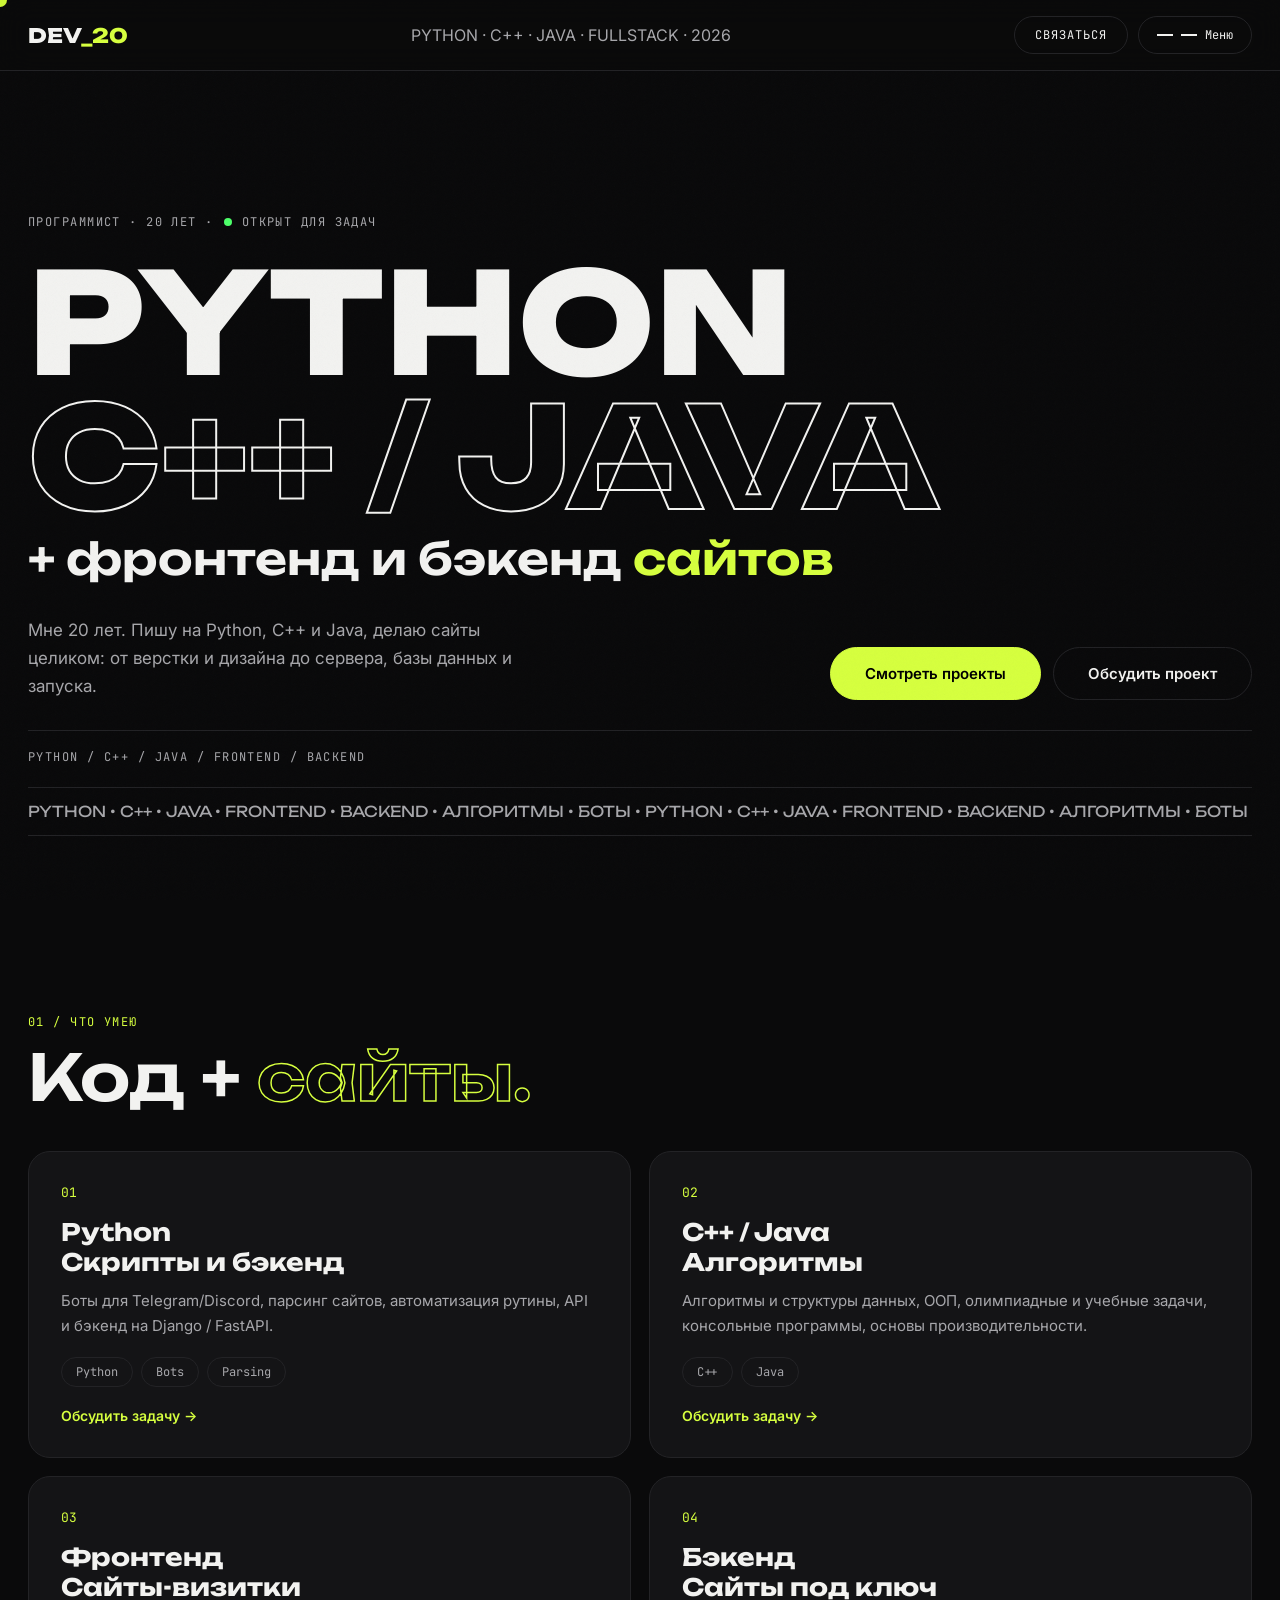
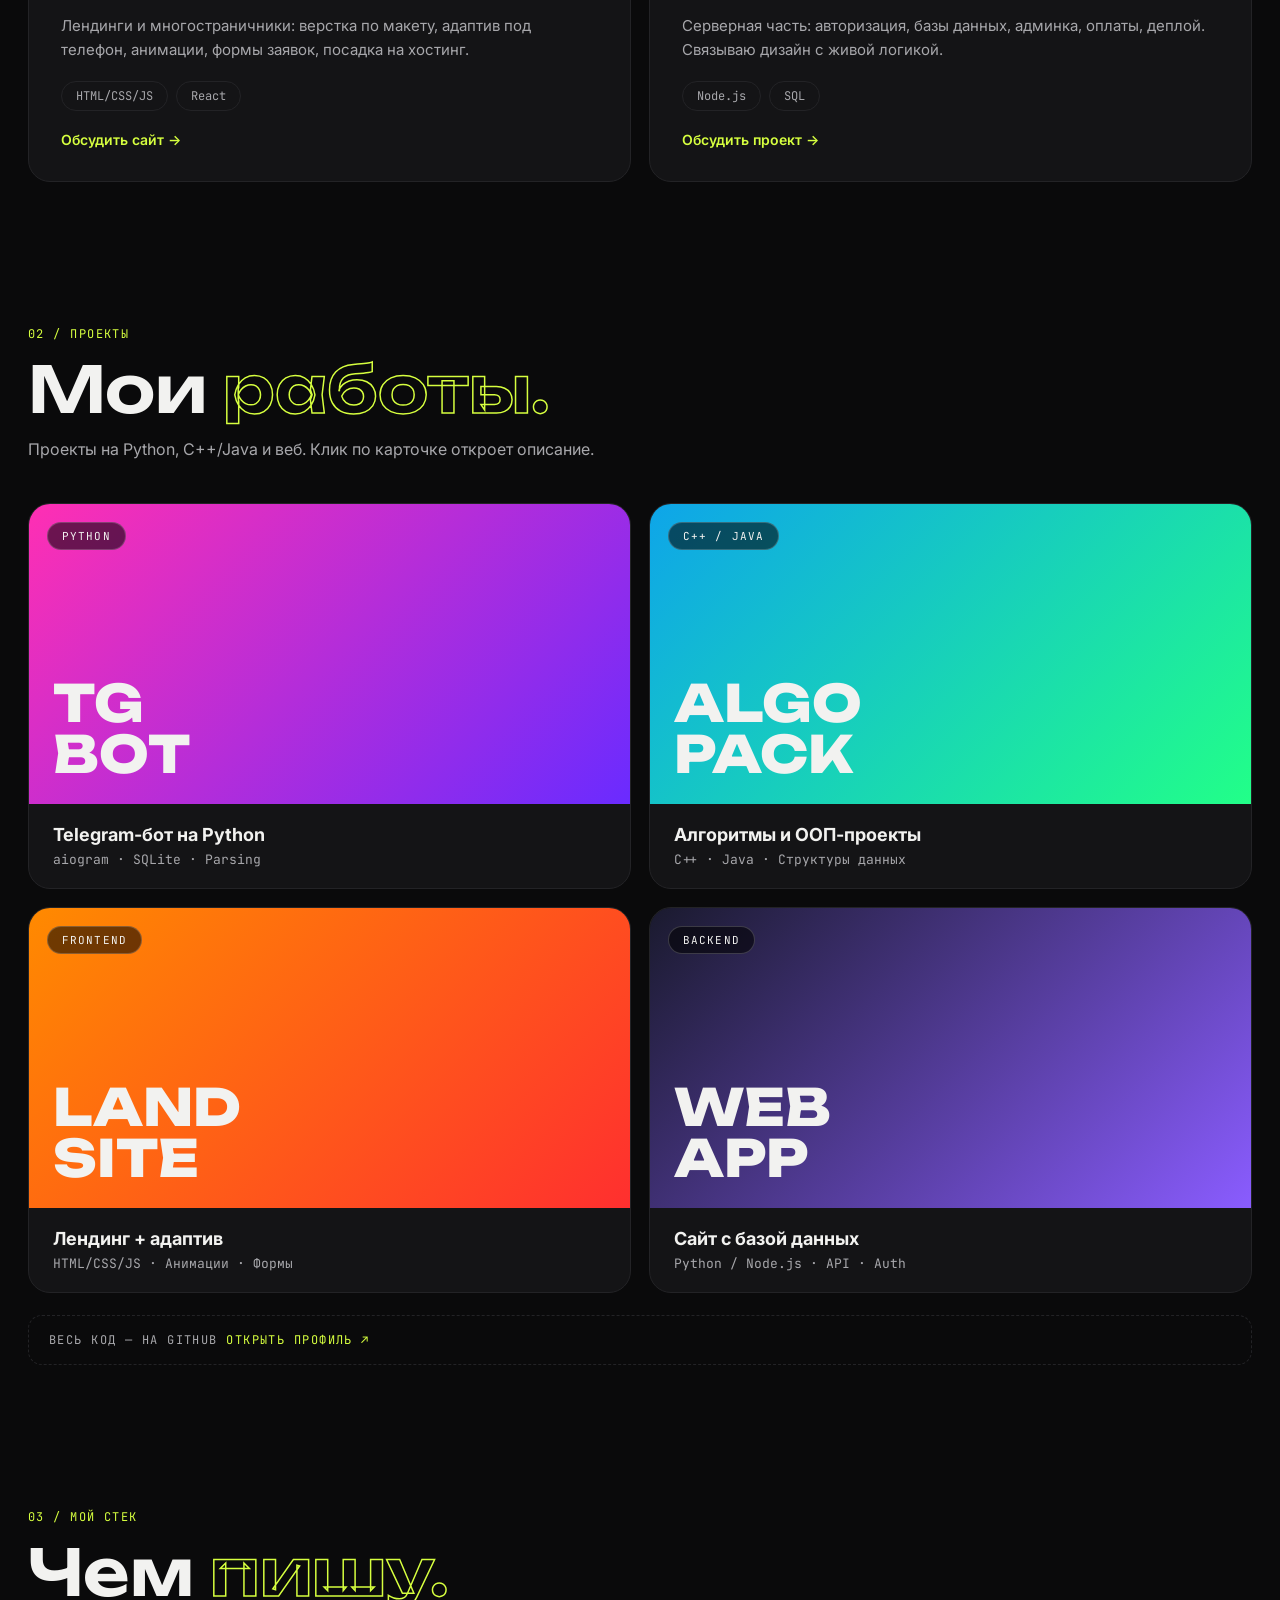
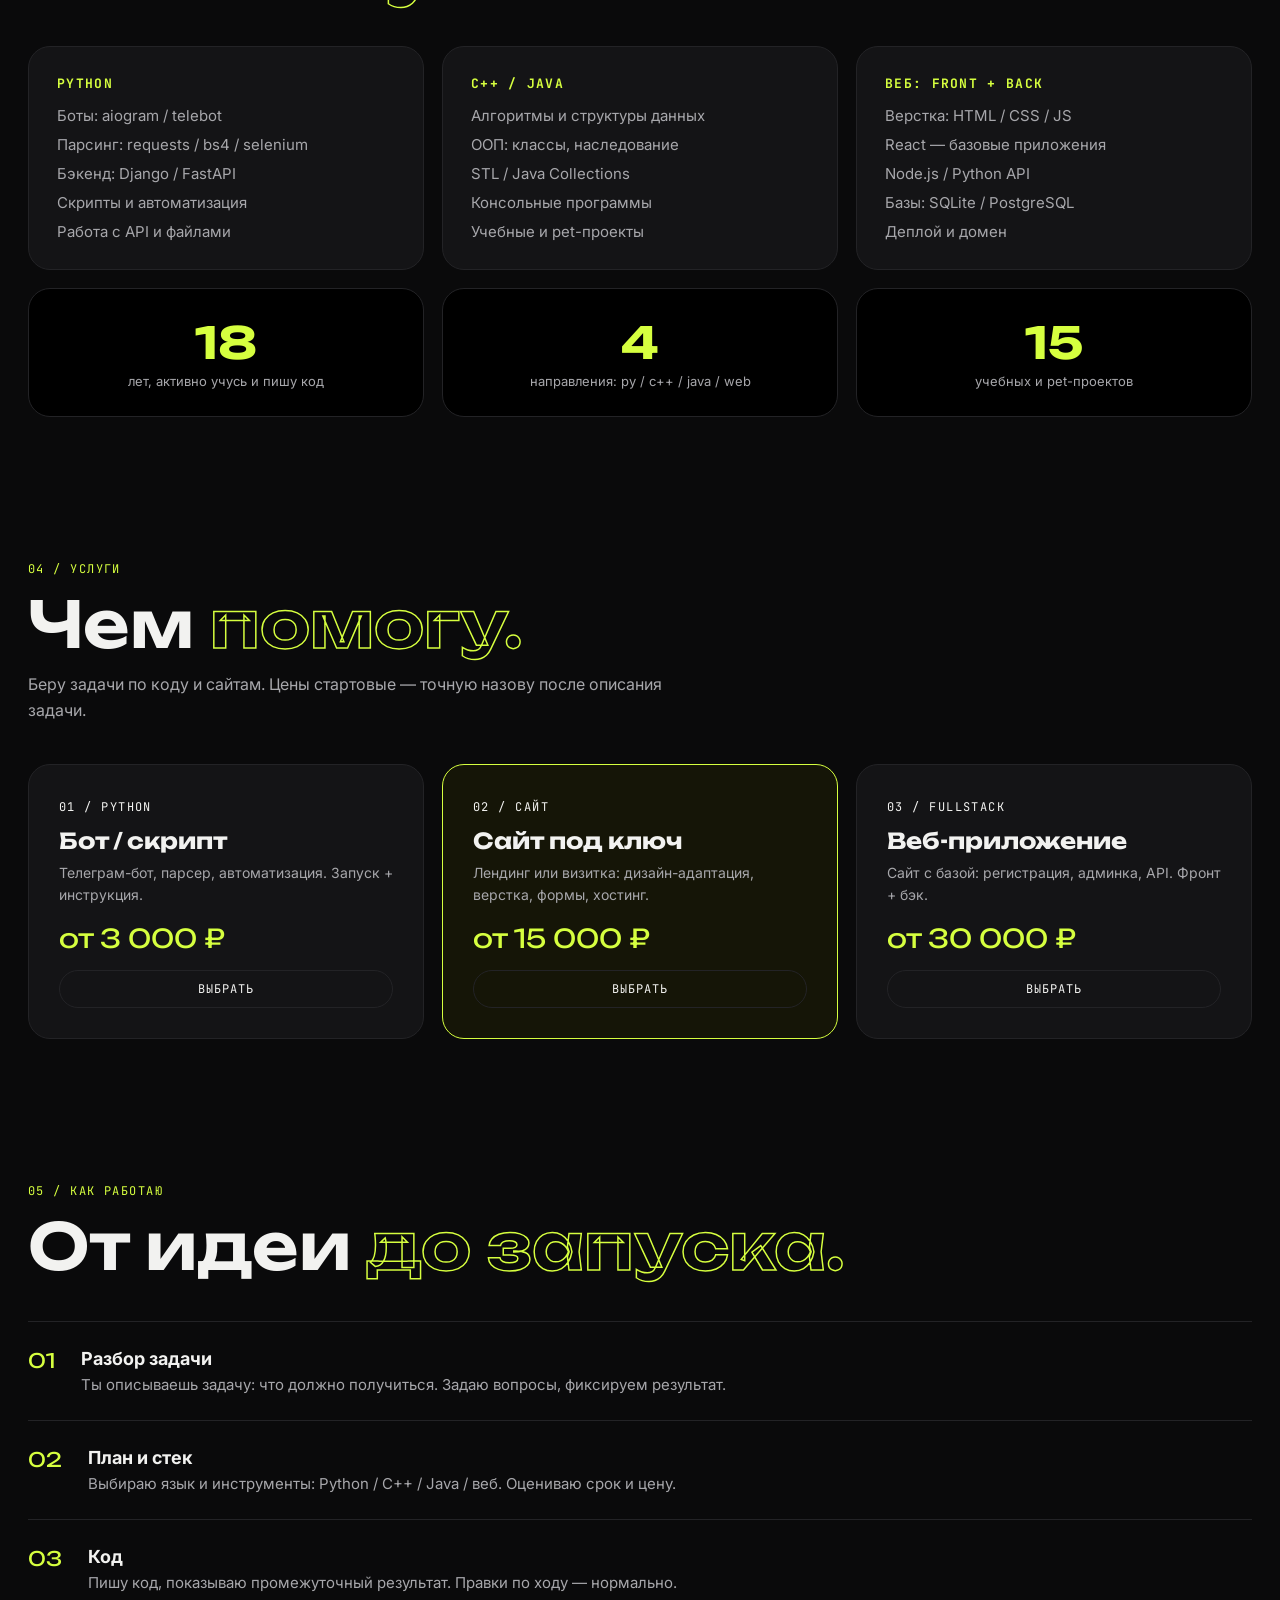
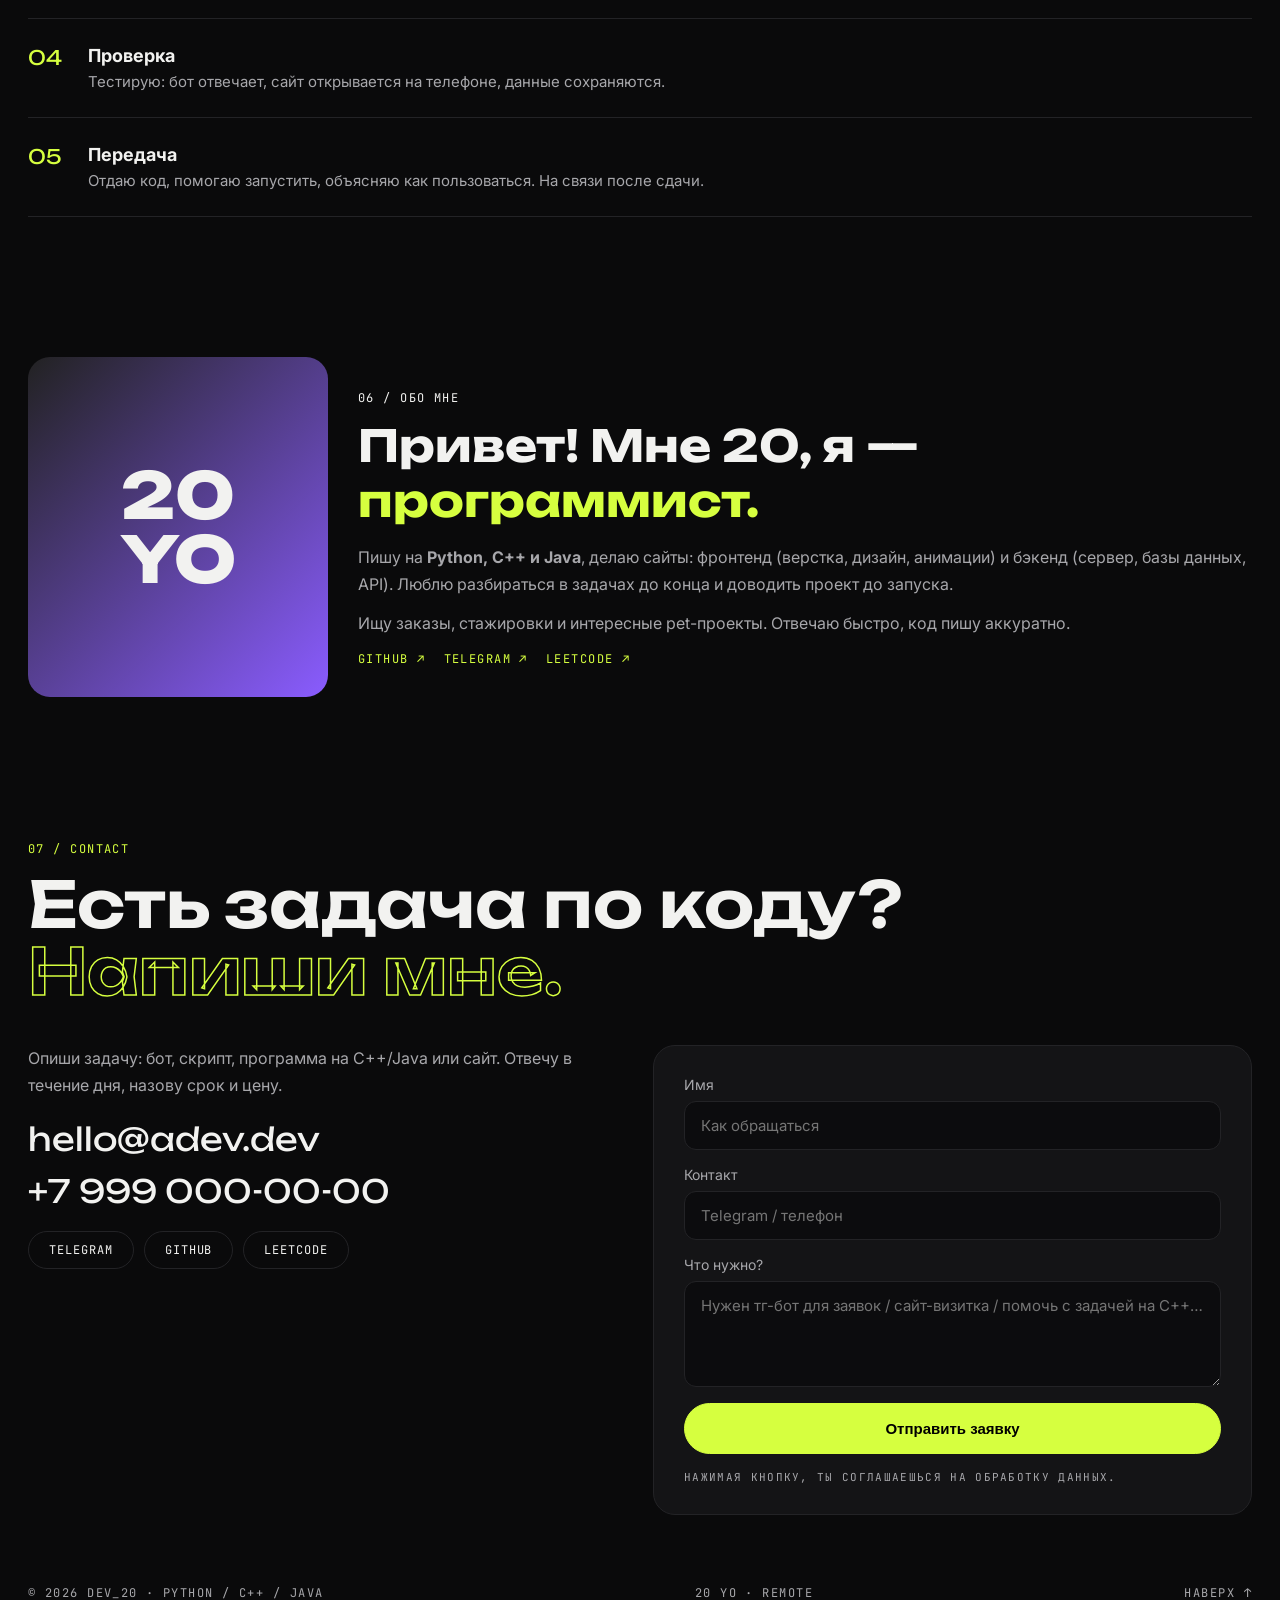
==== index.html @ d33d1320 "Portfolio v1: Python C++ Java + frontend backend" ====
<!DOCTYPE html>
<html lang="ru">
<head>
<meta charset="UTF-8">
<meta name="viewport" content="width=device-width, initial-scale=1.0">
<title>DEV_20 — Программист Python / C++ / Java · Portfolio 2026</title>
<meta name="description" content="Портфолио программиста, 20 лет: Python, C++, Java, фронтенд и бэкенд сайтов. Боты, парсинг, алгоритмы, веб-приложения под ключ.">
<link rel="preconnect" href="https://fonts.googleapis.com">
<link rel="preconnect" href="https://fonts.gstatic.com" crossorigin>
<link href="https://fonts.googleapis.com/css2?family=Unbounded:wght@400;600;800&family=Inter:wght@400;500;600&family=JetBrains+Mono:wght@400;500&display=swap" rel="stylesheet">
<link rel="stylesheet" href="style.css">
</head>
<body>
<div class="noise"></div>
<div class="cursor" id="cursor"></div>
<div class="preloader" id="preloader">
<div class="preloader-center">
<div class="preloader-logo">DEV_20</div>
<div class="preloader-bar"><span id="preloaderBar"></span></div>
<div class="preloader-text">LOADING — <span id="preloaderNum">0</span>%</div>
</div>
</div>
<header class="header" id="header">
<a href="#top" class="logo">DEV<span>_20</span></a>
<div class="header-meta">PYTHON · C++ · JAVA · FULLSTACK · 2026</div>
<div class="header-actions">
<a href="#contact" class="btn-small">Связаться</a>
<button class="menu-btn" id="menuBtn"><span></span><span></span>Меню</button>
</div>
</header>
<nav class="menu-overlay" id="menuOverlay">
<button class="menu-close" id="menuClose">ЗАКРЫТЬ ×</button>
<div class="menu-grid">
<div class="menu-left">
<a href="#services"><span>01</span>Навыки</a>
<a href="#work"><span>02</span>Проекты</a>
<a href="#stack"><span>03</span>Стек</a>
<a href="#pricing"><span>04</span>Услуги</a>
<a href="#process"><span>05</span>Как работаю</a>
<a href="#contact"><span>06</span>Контакты</a>
</div>
<div class="menu-right">
<p>Программист, 20 лет.<br>Python · C++ · Java,<br>фронтенд и бэкенд сайтов.</p>
<div class="menu-contacts">
<a href="#">TELEGRAM ↗</a>
<a href="#">GITHUB ↗</a>
<a href="mailto:hello@adev.dev">HELLO@ADEV.DEV ↗</a>
</div>
<p class="menu-geo">MOSCOW · WORLDWIDE / REMOTE</p>
</div>
</div>
</nav>
<main id="top">
<section class="hero">
<div class="hero-top mono">ПРОГРАММИСТ · 20 ЛЕТ · <span class="dot"></span> ОТКРЫТ ДЛЯ ЗАДАЧ</div>
<h1 class="hero-title">
<span class="line reveal">PYTHON</span>
<span class="line outline reveal">C++ / JAVA</span>
<span class="line small reveal">+ фронтенд и бэкенд <i>сайтов</i></span>
</h1>
<div class="hero-bottom">
<p class="hero-desc">Мне 20 лет. Пишу на Python, C++ и Java, делаю сайты целиком: от верстки и дизайна до сервера, базы данных и запуска.</p>
<div class="hero-cta">
<a href="#work" class="btn">Смотреть проекты</a>
<a href="#contact" class="btn ghost">Обсудить проект</a>
</div>
</div>
<div class="hero-tags mono">PYTHON / C++ / JAVA / FRONTEND / BACKEND</div>
<div class="marquee"><div class="marquee-track">
<span>PYTHON • C++ • JAVA • FRONTEND • BACKEND • АЛГОРИТМЫ • БОТЫ •&nbsp;</span>
<span>PYTHON • C++ • JAVA • FRONTEND • BACKEND • АЛГОРИТМЫ • БОТЫ •&nbsp;</span>
</div></div>
</section>
<section class="section" id="services">
<div class="section-head">
<span class="mono">01 / ЧТО УМЕЮ</span>
<h2>Код + <i>сайты.</i></h2>
</div>
<div class="services-grid">
<article class="card reveal">
<div class="card-num">01</div>
<h3>Python<br>Скрипты и бэкенд</h3>
<p>Боты для Telegram/Discord, парсинг сайтов, автоматизация рутины, API и бэкенд на Django / FastAPI.</p>
<div class="tags"><span>Python</span><span>Bots</span><span>Parsing</span></div>
<a href="#contact" class="card-link">Обсудить задачу →</a>
</article>
<article class="card reveal">
<div class="card-num">02</div>
<h3>C++ / Java<br>Алгоритмы</h3>
<p>Алгоритмы и структуры данных, ООП, олимпиадные и учебные задачи, консольные программы, основы производительности.</p>
<div class="tags"><span>C++</span><span>Java</span></div>
<a href="#contact" class="card-link">Обсудить задачу →</a>
</article>
<article class="card reveal">
<div class="card-num">03</div>
<h3>Фронтенд<br>Сайты-визитки</h3>
<p>Лендинги и многостраничники: верстка по макету, адаптив под телефон, анимации, формы заявок, посадка на хостинг.</p>
<div class="tags"><span>HTML/CSS/JS</span><span>React</span></div>
<a href="#contact" class="card-link">Обсудить сайт →</a>
</article>
<article class="card reveal">
<div class="card-num">04</div>
<h3>Бэкенд<br>Сайты под ключ</h3>
<p>Серверная часть: авторизация, базы данных, админка, оплаты, деплой. Связываю дизайн с живой логикой.</p>
<div class="tags"><span>Node.js</span><span>SQL</span></div>
<a href="#contact" class="card-link">Обсудить проект →</a>
</article>
</div>
</section>
<section class="section" id="work">
<div class="section-head">
<span class="mono">02 / ПРОЕКТЫ</span>
<h2>Мои <i>работы.</i></h2>
<p class="section-sub">Проекты на Python, C++/Java и веб. Клик по карточке откроет описание.</p>
</div>
<div class="work-grid">
<article class="work reveal" data-title="TG-BOT — бот на Python">
<div class="work-preview p1"><span class="work-badge">PYTHON</span><span class="work-big">TG<br>BOT</span></div>
<div class="work-info"><h3>Telegram-бот на Python</h3><p>aiogram · SQLite · Parsing</p></div>
</article>
<article class="work reveal" data-title="ALGO — C++ / Java">
<div class="work-preview p2"><span class="work-badge">C++ / JAVA</span><span class="work-big">ALGO<br>PACK</span></div>
<div class="work-info"><h3>Алгоритмы и ООП-проекты</h3><p>C++ · Java · Структуры данных</p></div>
</article>
<article class="work reveal" data-title="SITE — фронтенд">
<div class="work-preview p3"><span class="work-badge">FRONTEND</span><span class="work-big">LAND<br>SITE</span></div>
<div class="work-info"><h3>Лендинг + адаптив</h3><p>HTML/CSS/JS · Анимации · Формы</p></div>
</article>
<article class="work reveal" data-title="APP — бэкенд">
<div class="work-preview p4"><span class="work-badge">BACKEND</span><span class="work-big">WEB<br>APP</span></div>
<div class="work-info"><h3>Сайт с базой данных</h3><p>Python / Node.js · API · Auth</p></div>
</article>
</div>
<div class="journal-strip mono">Весь код — на GitHub <a href="#">ОТКРЫТЬ ПРОФИЛЬ ↗</a></div>
</section>
<section class="section" id="stack">
<div class="section-head">
<span class="mono">03 / МОЙ СТЕК</span>
<h2>Чем <i>пишу.</i></h2>
</div>
<div class="stack-grid">
<div class="stack-col reveal"><h4>PYTHON</h4><ul><li>Боты: aiogram / telebot</li><li>Парсинг: requests / bs4 / selenium</li><li>Бэкенд: Django / FastAPI</li><li>Скрипты и автоматизация</li><li>Работа с API и файлами</li></ul></div>
<div class="stack-col reveal"><h4>C++ / JAVA</h4><ul><li>Алгоритмы и структуры данных</li><li>ООП: классы, наследование</li><li>STL / Java Collections</li><li>Консольные программы</li><li>Учебные и pet-проекты</li></ul></div>
<div class="stack-col reveal"><h4>ВЕБ: FRONT + BACK</h4><ul><li>Верстка: HTML / CSS / JS</li><li>React — базовые приложения</li><li>Node.js / Python API</li><li>Базы: SQLite / PostgreSQL</li><li>Деплой и домен</li></ul></div>
<div class="stack-stats reveal">
<div><b data-count="20">0</b><span>лет, активно учусь и пишу код</span></div>
<div><b data-count="4">0</b><span>направления: py / c++ / java / web</span></div>
<div><b data-count="15">0</b><span>учебных и pet-проектов</span></div>
</div>
</div>
</section>
<section class="section" id="pricing">
<div class="section-head">
<span class="mono">04 / УСЛУГИ</span>
<h2>Чем <i>помогу.</i></h2>
<p class="section-sub">Беру задачи по коду и сайтам. Цены стартовые — точную назову после описания задачи.</p>
</div>
<div class="price-grid">
<div class="price reveal"><span class="mono">01 / PYTHON</span><h3>Бот / скрипт</h3><p>Телеграм-бот, парсер, автоматизация. Запуск + инструкция.</p><div class="price-val">от 3 000 ₽</div><a href="#contact" class="btn-small full">Выбрать</a></div>
<div class="price hot reveal"><span class="mono">02 / САЙТ</span><h3>Сайт под ключ</h3><p>Лендинг или визитка: дизайн-адаптация, верстка, формы, хостинг.</p><div class="price-val">от 15 000 ₽</div><a href="#contact" class="btn-small full">Выбрать</a></div>
<div class="price reveal"><span class="mono">03 / FULLSTACK</span><h3>Веб-приложение</h3><p>Сайт с базой: регистрация, админка, API. Фронт + бэк.</p><div class="price-val">от 30 000 ₽</div><a href="#contact" class="btn-small full">Выбрать</a></div>
</div>
</section>
<section class="section" id="process">
<div class="section-head">
<span class="mono">05 / КАК РАБОТАЮ</span>
<h2>От идеи <i>до запуска.</i></h2>
</div>
<ol class="process">
<li class="reveal"><span>01</span><div><h4>Разбор задачи</h4><p>Ты описываешь задачу: что должно получиться. Задаю вопросы, фиксируем результат.</p></div></li>
<li class="reveal"><span>02</span><div><h4>План и стек</h4><p>Выбираю язык и инструменты: Python / C++ / Java / веб. Оцениваю срок и цену.</p></div></li>
<li class="reveal"><span>03</span><div><h4>Код</h4><p>Пишу код, показываю промежуточный результат. Правки по ходу — нормально.</p></div></li>
<li class="reveal"><span>04</span><div><h4>Проверка</h4><p>Тестирую: бот отвечает, сайт открывается на телефоне, данные сохраняются.</p></div></li>
<li class="reveal"><span>05</span><div><h4>Передача</h4><p>Отдаю код, помогаю запустить, объясняю как пользоваться. На связи после сдачи.</p></div></li>
</ol>
</section>
<section class="section about" id="about">
<div class="about-photo reveal"><span>20<br>YO</span></div>
<div class="about-text reveal">
<span class="mono">06 / ОБО МНЕ</span>
<h2>Привет! Мне 20, я — <i>программист.</i></h2>
<p>Пишу на <b>Python, C++ и Java</b>, делаю сайты: фронтенд (верстка, дизайн, анимации) и бэкенд (сервер, базы данных, API). Люблю разбираться в задачах до конца и доводить проект до запуска.</p>
<p>Ищу заказы, стажировки и интересные pet-проекты. Отвечаю быстро, код пишу аккуратно.</p>
<div class="about-links mono"><a href="#">GITHUB ↗</a><a href="#">TELEGRAM ↗</a><a href="#">LEETCODE ↗</a></div>
</div>
</section>
<section class="section contact" id="contact">
<div class="section-head">
<span class="mono">07 / CONTACT</span>
<h2>Есть задача по коду? <i>Напиши мне.</i></h2>
</div>
<div class="contact-grid">
<div class="contact-info reveal">
<p>Опиши задачу: бот, скрипт, программа на C++/Java или сайт. Отвечу в течение дня, назову срок и цену.</p>
<a class="contact-big" href="mailto:hello@adev.dev">hello@adev.dev</a>
<a class="contact-big" href="tel:+79990000000">+7 999 000-00-00</a>
<div class="contact-socials">
<a href="#" class="btn-small">Telegram</a>
<a href="#" class="btn-small">GitHub</a>
<a href="#" class="btn-small">LeetCode</a>
</div>
</div>
<form class="contact-form reveal" id="contactForm">
<label>Имя<input type="text" name="name" placeholder="Как обращаться" required></label>
<label>Контакт<input type="text" name="contact" placeholder="Telegram / телефон" required></label>
<label>Что нужно?<textarea name="message" rows="4" placeholder="Нужен тг-бот для заявок / сайт-визитка / помочь с задачей на C++…" required></textarea></label>
<button class="btn" type="submit">Отправить заявку</button>
<p class="form-note mono" id="formNote">Нажимая кнопку, ты соглашаешься на обработку данных.</p>
</form>
</div>
</section>
</main>
<footer class="footer mono">
<span>© <span id="year">2026</span> DEV_20 · PYTHON / C++ / JAVA</span>
<span>20 YO · REMOTE</span>
<a href="#top">НАВЕРХ ↑</a>
</footer>
<div class="modal" id="caseModal">
<div class="modal-box">
<button class="modal-close" id="modalClose">CLOSE ×</button>
<h3 id="modalTitle">Кейс</h3>
<p>Демо-карточка. Опиши здесь свой реальный проект: что делает, на чем написан, ссылка на GitHub.</p>
<div class="modal-fake"></div>
<a href="#contact" class="btn-small" id="modalCta">Хочу так же</a>
</div>
</div>
<script src="script.js"></script>
</body>
</html>
---- style.css ----
:root{
--bg:#0a0a0b;--bg2:#111113;--card:#141416;--line:#232326;
--txt:#f2f2f0;--mut:#a7a7ab;--acc:#d6ff3f;
--fd:'Unbounded',sans-serif;--fb:'Inter',sans-serif;--fm:'JetBrains Mono',monospace;
}
*{margin:0;padding:0;box-sizing:border-box}
html{scroll-behavior:smooth}
body{background:var(--bg);color:var(--txt);font-family:var(--fb);overflow-x:hidden}
.mono{font-family:var(--fm);font-size:12px;letter-spacing:.12em;text-transform:uppercase}
a{color:inherit;text-decoration:none}
.noise{position:fixed;inset:0;pointer-events:none;opacity:.05;z-index:5;
background-image:url("data:image/svg+xml,%3Csvg xmlns='http://www.w3.org/2000/svg' width='120' height='120'%3E%3Cfilter id='n'%3E%3CfeTurbulence baseFrequency='.9'/%3E%3C/filter%3E%3Crect width='120' height='120' filter='url(%23n)' opacity='.6'/%3E%3C/svg%3E")}
.cursor{position:fixed;width:14px;height:14px;border-radius:50%;background:var(--acc);
pointer-events:none;z-index:999;mix-blend-mode:difference;transform:translate(-50%,-50%)}
.preloader{position:fixed;inset:0;background:#000;z-index:1000;display:flex;
align-items:center;justify-content:center;transition:opacity .6s,visibility .6s}
.preloader.done{opacity:0;visibility:hidden}
.preloader-logo{font-family:var(--fd);font-weight:800;font-size:48px}
.preloader-bar{width:240px;height:2px;background:#222;margin:18px auto;border-radius:2px;overflow:hidden}
.preloader-bar span{display:block;height:100%;width:0;background:var(--acc)}
.preloader-text{font-family:var(--fm);font-size:12px;color:var(--mut);text-align:center}
.header{position:fixed;top:0;left:0;right:0;z-index:100;display:flex;align-items:center;
justify-content:space-between;padding:16px 28px;
background:rgba(10,10,11,.7);backdrop-filter:blur(14px);border-bottom:1px solid var(--line)}
.logo{font-family:var(--fd);font-weight:800;font-size:20px}
.logo span{color:var(--acc)}
.header-meta{color:var(--mut)}
.btn-small{display:inline-block;padding:10px 20px;border:1px solid var(--line);
border-radius:100px;font-family:var(--fm);font-size:12px;letter-spacing:.08em;
text-transform:uppercase;transition:.3s;background:transparent;color:var(--txt);cursor:pointer}
.btn-small:hover{background:var(--acc);color:#000;border-color:var(--acc)}
.btn-small.full{display:block;text-align:center;margin-top:16px}
.menu-btn{background:none;border:1px solid var(--line);color:var(--txt);
border-radius:100px;padding:10px 18px;font-family:var(--fm);font-size:12px;
cursor:pointer;display:flex;gap:8px;align-items:center}
.menu-btn span{display:block;width:16px;height:2px;background:var(--txt)}
.header-actions{display:flex;gap:10px;align-items:center}
.menu-overlay{position:fixed;inset:0;background:#0d0d0f;z-index:200;display:none;padding:90px 40px 40px}
.menu-overlay.open{display:block}
.menu-close{position:absolute;top:24px;right:32px;background:none;border:1px solid var(--line);
color:var(--txt);border-radius:100px;padding:10px 20px;cursor:pointer;font-family:var(--fm);font-size:12px}
.menu-grid{display:grid;grid-template-columns:1.4fr 1fr;gap:40px;max-width:1100px;margin:0 auto}
.menu-left a{display:flex;gap:16px;align-items:baseline;font-family:var(--fd);
font-size:clamp(22px,4vw,40px);font-weight:600;padding:12px 0;border-bottom:1px solid var(--line)}
.menu-left a span{font-family:var(--fm);font-size:13px;color:var(--acc)}
.menu-left a:hover{color:var(--acc)}
.menu-right{color:var(--mut);line-height:1.7}
.menu-contacts{display:flex;flex-direction:column;gap:8px;margin:20px 0}
.menu-contacts a{color:var(--txt)}
.hero{min-height:100vh;padding:150px 28px 0;display:flex;flex-direction:column;
justify-content:center;max-width:1300px;margin:0 auto}
.hero-top{color:var(--mut);display:flex;gap:10px;align-items:center}
.dot{width:8px;height:8px;border-radius:50%;background:#4dff6a;display:inline-block;animation:blink 1.4s infinite}
@keyframes blink{50%{opacity:.2}}
.hero-title{font-family:var(--fd);font-weight:800;line-height:.95;margin:26px 0}
.hero-title .line{display:block;font-size:clamp(52px,11vw,150px)}
.hero-title .outline{color:transparent;-webkit-text-stroke:2px var(--txt)}
.hero-title .small{font-size:clamp(22px,4vw,44px);font-weight:600;margin-top:14px}
.hero-title i{color:var(--acc);font-style:normal}
.hero-bottom{display:grid;grid-template-columns:1fr 1fr;gap:30px;align-items:end;margin:10px 0 30px}
.hero-desc{color:var(--mut);font-size:17px;line-height:1.65;max-width:520px}
.hero-cta{display:flex;gap:12px;justify-content:flex-end;flex-wrap:wrap}
.btn{display:inline-block;padding:16px 34px;border-radius:100px;background:var(--acc);color:#000;
font-weight:600;font-size:15px;transition:.3s;border:1px solid var(--acc);cursor:pointer}
.btn:hover{transform:translateY(-3px);box-shadow:0 12px 30px rgba(214,255,63,.25)}
.btn.ghost{background:transparent;color:var(--txt);border-color:var(--line)}
.btn.ghost:hover{border-color:var(--acc);color:var(--acc);box-shadow:none}
.hero-tags{color:var(--mut);border-top:1px solid var(--line);padding-top:18px}
.marquee{overflow:hidden;border-top:1px solid var(--line);border-bottom:1px solid var(--line);margin-top:22px}
.marquee-track{display:flex;white-space:nowrap;animation:scroll 22s linear infinite;
font-family:var(--fd);font-size:15px;padding:14px 0;color:var(--mut)}
@keyframes scroll{to{transform:translateX(-50%)}}
.section{max-width:1300px;margin:0 auto;padding:110px 28px 30px}
.section-head .mono{color:var(--acc)}
.section-head h2{font-family:var(--fd);font-size:clamp(30px,5.4vw,64px);font-weight:600;margin:14px 0;line-height:1.05}
.section-head h2 i{color:transparent;-webkit-text-stroke:1.5px var(--acc);font-style:normal}
.section-sub{color:var(--mut);max-width:640px;line-height:1.6;margin-top:10px}
.services-grid{display:grid;grid-template-columns:repeat(2,1fr);gap:18px;margin-top:40px}
.card{background:var(--card);border:1px solid var(--line);border-radius:22px;padding:32px;transition:.35s}
.card:hover{transform:translateY(-6px);border-color:var(--acc)}
.card-num{font-family:var(--fm);color:var(--acc);font-size:13px}
.card h3{font-family:var(--fd);font-size:24px;margin:16px 0 12px;line-height:1.25}
.card p{color:var(--mut);line-height:1.65;font-size:15px}
.tags{display:flex;gap:8px;flex-wrap:wrap;margin:18px 0}
.tags span{border:1px solid var(--line);border-radius:100px;padding:6px 14px;font-size:12px;color:var(--mut);font-family:var(--fm)}
.card-link{color:var(--acc);font-weight:600;font-size:14px}
.work-grid{display:grid;grid-template-columns:repeat(2,1fr);gap:18px;margin-top:40px}
.work{border:1px solid var(--line);border-radius:22px;overflow:hidden;cursor:pointer;background:var(--card);transition:.35s}
.work:hover{transform:translateY(-6px);border-color:var(--acc)}
.work-preview{height:300px;display:flex;align-items:flex-end;padding:24px;position:relative}
.work-big{font-family:var(--fd);font-weight:800;font-size:clamp(30px,4vw,52px);line-height:1}
.work-badge{position:absolute;top:18px;left:18px;background:#00000090;border:1px solid #ffffff30;
padding:6px 14px;border-radius:100px;font-family:var(--fm);font-size:11px;letter-spacing:.1em}
.p1{background:linear-gradient(135deg,#ff2fb3,#6a2bff)}
.p2{background:linear-gradient(135deg,#0ea5e9,#22ff88)}
.p3{background:linear-gradient(135deg,#ff8a00,#ff2f2f)}
.p4{background:linear-gradient(135deg,#1a1a2e,#8a5cff)}
.work-info{padding:20px 24px}
.work-info h3{font-size:18px;margin-bottom:6px}
.work-info p{color:var(--mut);font-size:13px;font-family:var(--fm)}
.journal-strip{margin-top:22px;border:1px dashed var(--line);border-radius:14px;padding:16px 20px;color:var(--mut)}
.journal-strip a{color:var(--acc)}
.stack-grid{display:grid;grid-template-columns:repeat(3,1fr);gap:18px;margin-top:40px}
.stack-col{background:var(--card);border:1px solid var(--line);border-radius:22px;padding:28px}
.stack-col h4{font-family:var(--fm);color:var(--acc);font-size:13px;margin-bottom:14px;letter-spacing:.1em}
.stack-col ul{list-style:none;display:flex;flex-direction:column;gap:10px;color:var(--mut);font-size:15px}
.stack-stats{grid-column:1/-1;display:grid;grid-template-columns:repeat(3,1fr);gap:18px}
.stack-stats>div{background:#000;border:1px solid var(--line);border-radius:22px;padding:26px;text-align:center}
.stack-stats b{font-family:var(--fd);font-size:44px;color:var(--acc);display:block}
.stack-stats span{color:var(--mut);font-size:13px}
.price-grid{display:grid;grid-template-columns:repeat(3,1fr);gap:18px;margin-top:40px}
.price{background:var(--card);border:1px solid var(--line);border-radius:22px;padding:30px}
.price.hot{border-color:var(--acc);background:#151507}
.price h3{font-family:var(--fd);font-size:22px;margin:12px 0 8px}
.price p{color:var(--mut);font-size:14px;line-height:1.6}
.price-val{font-family:var(--fd);font-size:26px;margin-top:16px;color:var(--acc)}
.process{list-style:none;margin-top:40px;border-top:1px solid var(--line)}
.process li{display:flex;gap:26px;padding:26px 0;border-bottom:1px solid var(--line);align-items:flex-start}
.process span{font-family:var(--fd);color:var(--acc);font-size:20px}
.process h4{font-size:18px;margin-bottom:6px}
.process p{color:var(--mut);font-size:15px}
.about{display:grid;grid-template-columns:300px 1fr;gap:30px;align-items:center}
.about-photo{height:340px;border-radius:22px;background:linear-gradient(135deg,#222,#8a5cff);
display:flex;align-items:center;justify-content:center;font-family:var(--fd);
font-weight:800;font-size:64px;line-height:1;text-align:center}
.about-text h2{font-family:var(--fd);font-size:clamp(26px,4vw,44px);margin:12px 0 16px}
.about-text h2 i{color:var(--acc);font-style:normal}
.about-text p{color:var(--mut);line-height:1.7;margin-bottom:12px}
.about-links{display:flex;gap:18px;margin-top:14px}
.about-links a{color:var(--acc)}
.contact-grid{display:grid;grid-template-columns:1fr 1fr;gap:26px;margin-top:40px}
.contact-info p{color:var(--mut);line-height:1.7;margin-bottom:20px}
.contact-big{display:block;font-family:var(--fd);font-size:clamp(20px,3vw,32px);margin-bottom:12px}
.contact-big:hover{color:var(--acc)}
.contact-socials{display:flex;gap:10px;margin-top:20px;flex-wrap:wrap}
.contact-form{background:var(--card);border:1px solid var(--line);border-radius:22px;
padding:30px;display:flex;flex-direction:column;gap:16px}
.contact-form label{display:flex;flex-direction:column;gap:8px;font-size:14px;color:var(--mut)}
.contact-form input,.contact-form textarea{background:#0c0c0e;border:1px solid var(--line);
border-radius:12px;padding:14px 16px;color:var(--txt);font-family:var(--fb);font-size:15px}
.contact-form input:focus,.contact-form textarea:focus{outline:none;border-color:var(--acc)}
.form-note{color:var(--mut);font-size:11px}
.footer{display:flex;justify-content:space-between;gap:14px;flex-wrap:wrap;
max-width:1300px;margin:0 auto;padding:40px 28px;color:var(--mut)}
.modal{position:fixed;inset:0;background:#000000cc;z-index:300;display:none;
align-items:center;justify-content:center;padding:20px}
.modal.open{display:flex}
.modal-box{background:#111113;border:1px solid var(--line);border-radius:22px;
max-width:560px;width:100%;padding:34px;position:relative}
.modal-box h3{font-family:var(--fd);font-size:26px;margin-bottom:12px}
.modal-box p{color:var(--mut);line-height:1.6}
.modal-close{position:absolute;top:16px;right:16px;background:none;border:1px solid var(--line);
color:var(--txt);border-radius:100px;padding:8px 16px;cursor:pointer;font-family:var(--fm);font-size:11px}
.modal-fake{height:180px;border-radius:14px;margin:20px 0;
background:linear-gradient(135deg,#ff2fb3,#6a2bff,#0ea5e9)}
.reveal{opacity:0;transform:translateY(36px);transition:opacity .7s,transform .7s}
.reveal.visible{opacity:1;transform:none}
@media(max-width:900px){
/* --- шапка --- */
.header{padding:12px 16px}
.header-meta{display:none}
.header .btn-small{padding:9px 16px;font-size:11px}
.menu-btn{padding:9px 14px;font-size:11px}
.menu-overlay{padding:80px 20px 30px;overflow-y:auto}
.menu-left a{font-size:26px;padding:14px 0}
.menu-right{display:none}
/* --- hero --- */
.hero{min-height:auto;padding:110px 16px 0}
.hero-top{font-size:10px;flex-wrap:wrap}
.hero-title{margin:18px 0}
.hero-title .line{font-size:clamp(40px,13vw,72px)}
.hero-title .outline{-webkit-text-stroke:1.5px var(--txt)}
.hero-title .small{font-size:clamp(19px,5.4vw,28px)}
.hero-bottom{grid-template-columns:1fr;gap:18px;margin:6px 0 22px}
.hero-desc{font-size:15px}
.hero-cta{justify-content:stretch}
.hero-cta .btn{flex:1;text-align:center;padding:15px 10px;font-size:14px}
.hero-tags{font-size:10px}
.marquee-track{font-size:12px}
/* --- секции --- */
.section{padding:70px 16px 10px}
.section-head h2{font-size:clamp(26px,7vw,38px)}
.hero-bottom,.services-grid,.work-grid,.contact-grid,.about{grid-template-columns:1fr}
.services-grid,.work-grid{gap:14px;margin-top:28px}
.card{padding:24px 20px}
.card h3{font-size:20px}
.work-preview{height:220px}
.work-big{font-size:38px}
/* --- стек / цены / процесс --- */
.stack-grid,.price-grid{grid-template-columns:1fr}
.stack-stats{grid-template-columns:1fr;gap:12px}
.stack-stats b{font-size:34px}
.price{padding:24px 20px}
.price-val{font-size:22px}
.process li{gap:16px;padding:20px 0}
.about{gap:20px}
.about-photo{height:220px;font-size:48px}
/* --- контакты --- */
.contact-big{font-size:20px;word-break:break-all}
.contact-socials .btn-small{flex:1;text-align:center}
.contact-form{padding:22px 18px}
.contact-form input,.contact-form textarea{font-size:16px}
/* --- футер / модалка --- */
.footer{padding:30px 16px;font-size:11px}
.modal{padding:12px}
.modal-box{padding:26px 20px}
.modal-box h3{font-size:20px;padding-right:70px}
.modal-fake{height:130px}
.cursor{display:none}
.btn{min-height:48px}
}
@media(max-width:480px){
.preloader-logo{font-size:34px}
.preloader-bar{width:180px}
.logo{font-size:17px}
.header-actions .btn-small{display:none}
.hero{padding-top:100px}
.hero-title .line{font-size:clamp(36px,14vw,56px)}
.section-head h2{font-size:26px}
.work-preview{height:190px;padding:16px}
.work-big{font-size:32px}
.work-info{padding:16px}
.contact-big{font-size:17px}
.process span{font-size:16px}
.process h4{font-size:16px}
.menu-left a{font-size:22px}
.journal-strip{font-size:10px;padding:14px}
}
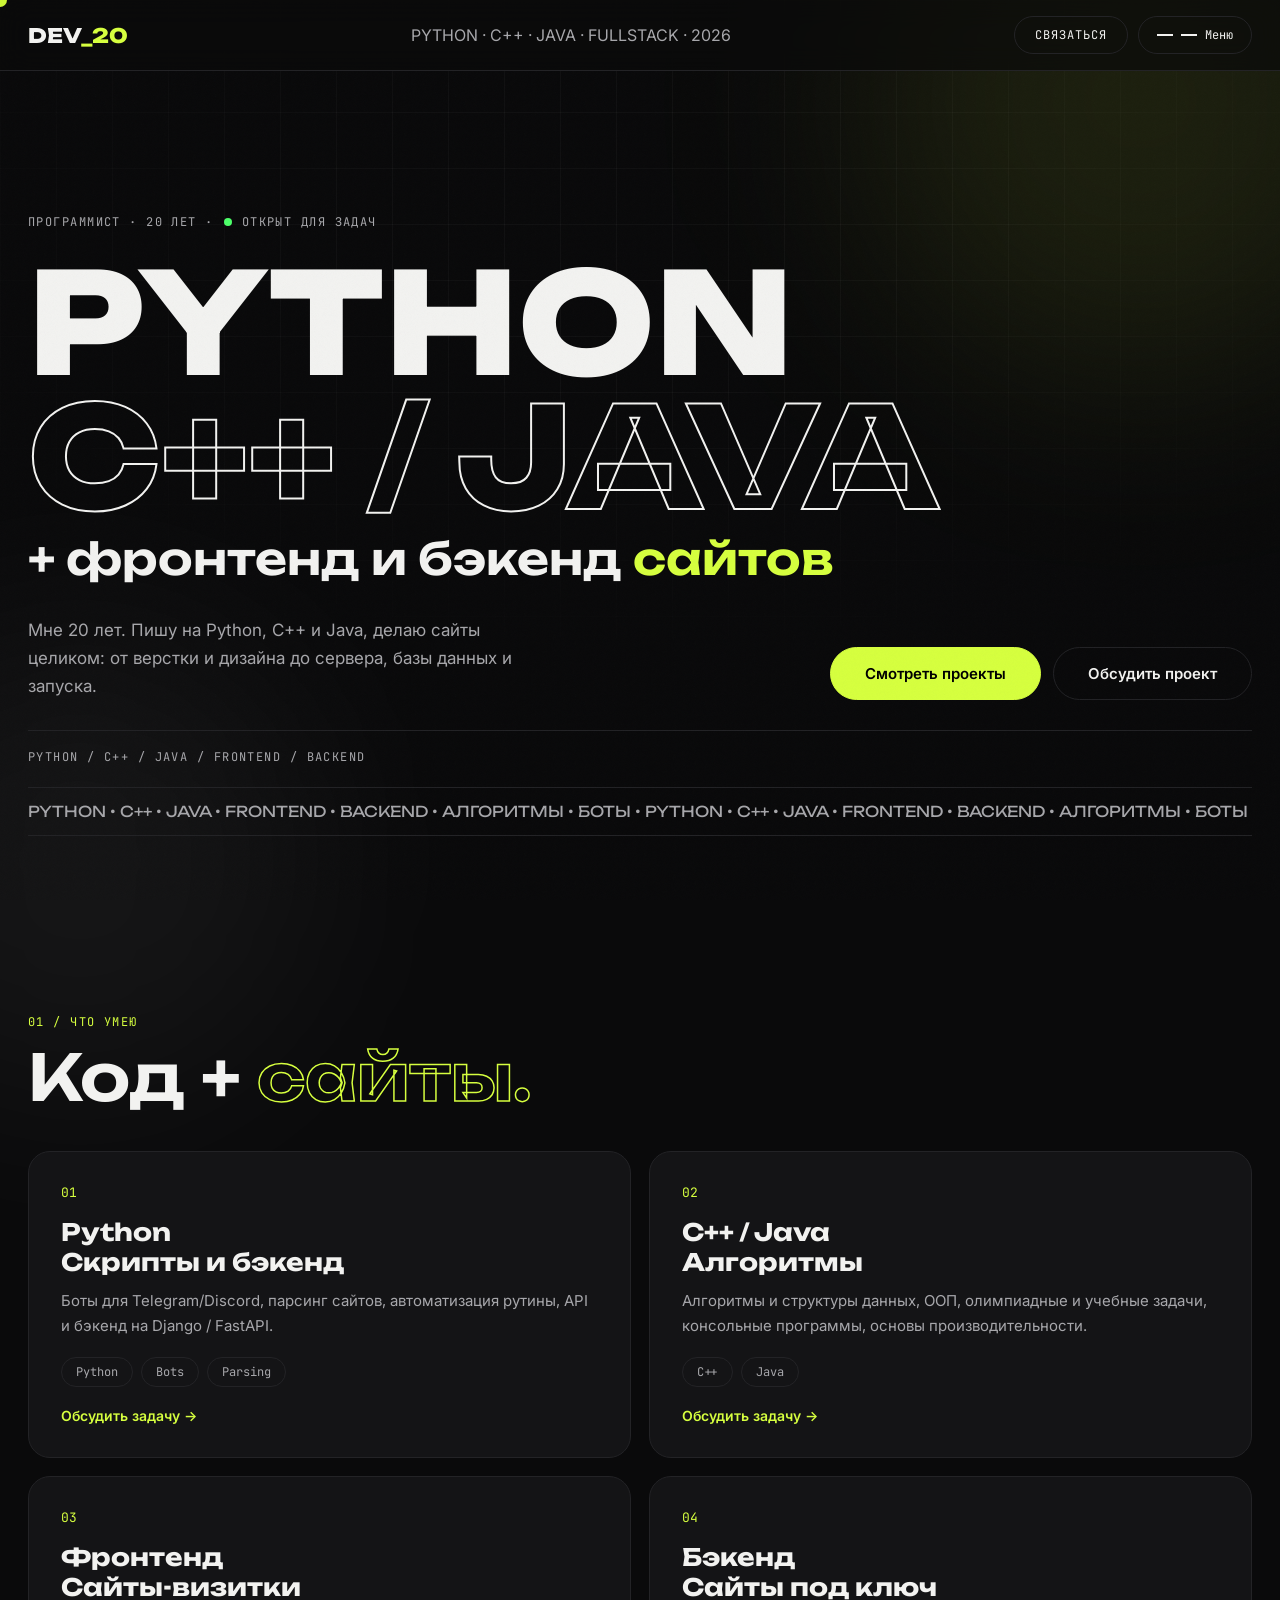
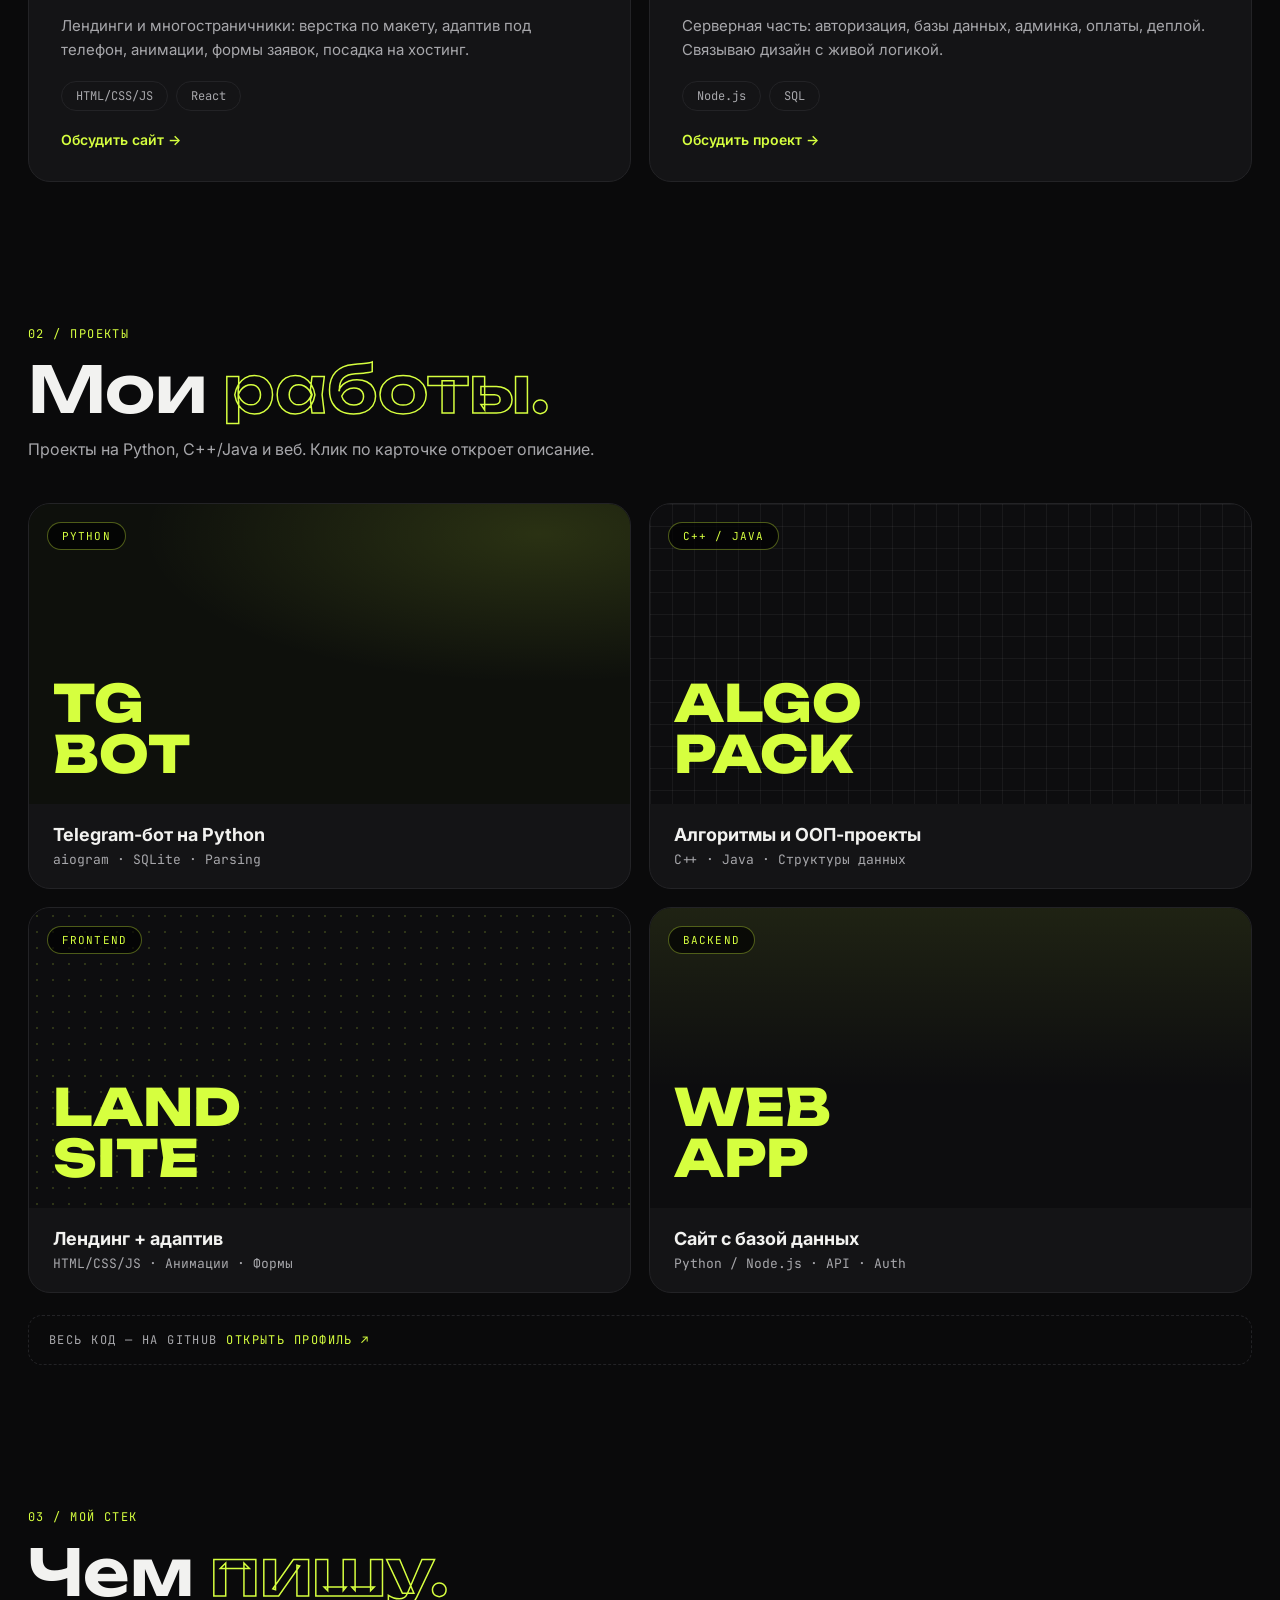
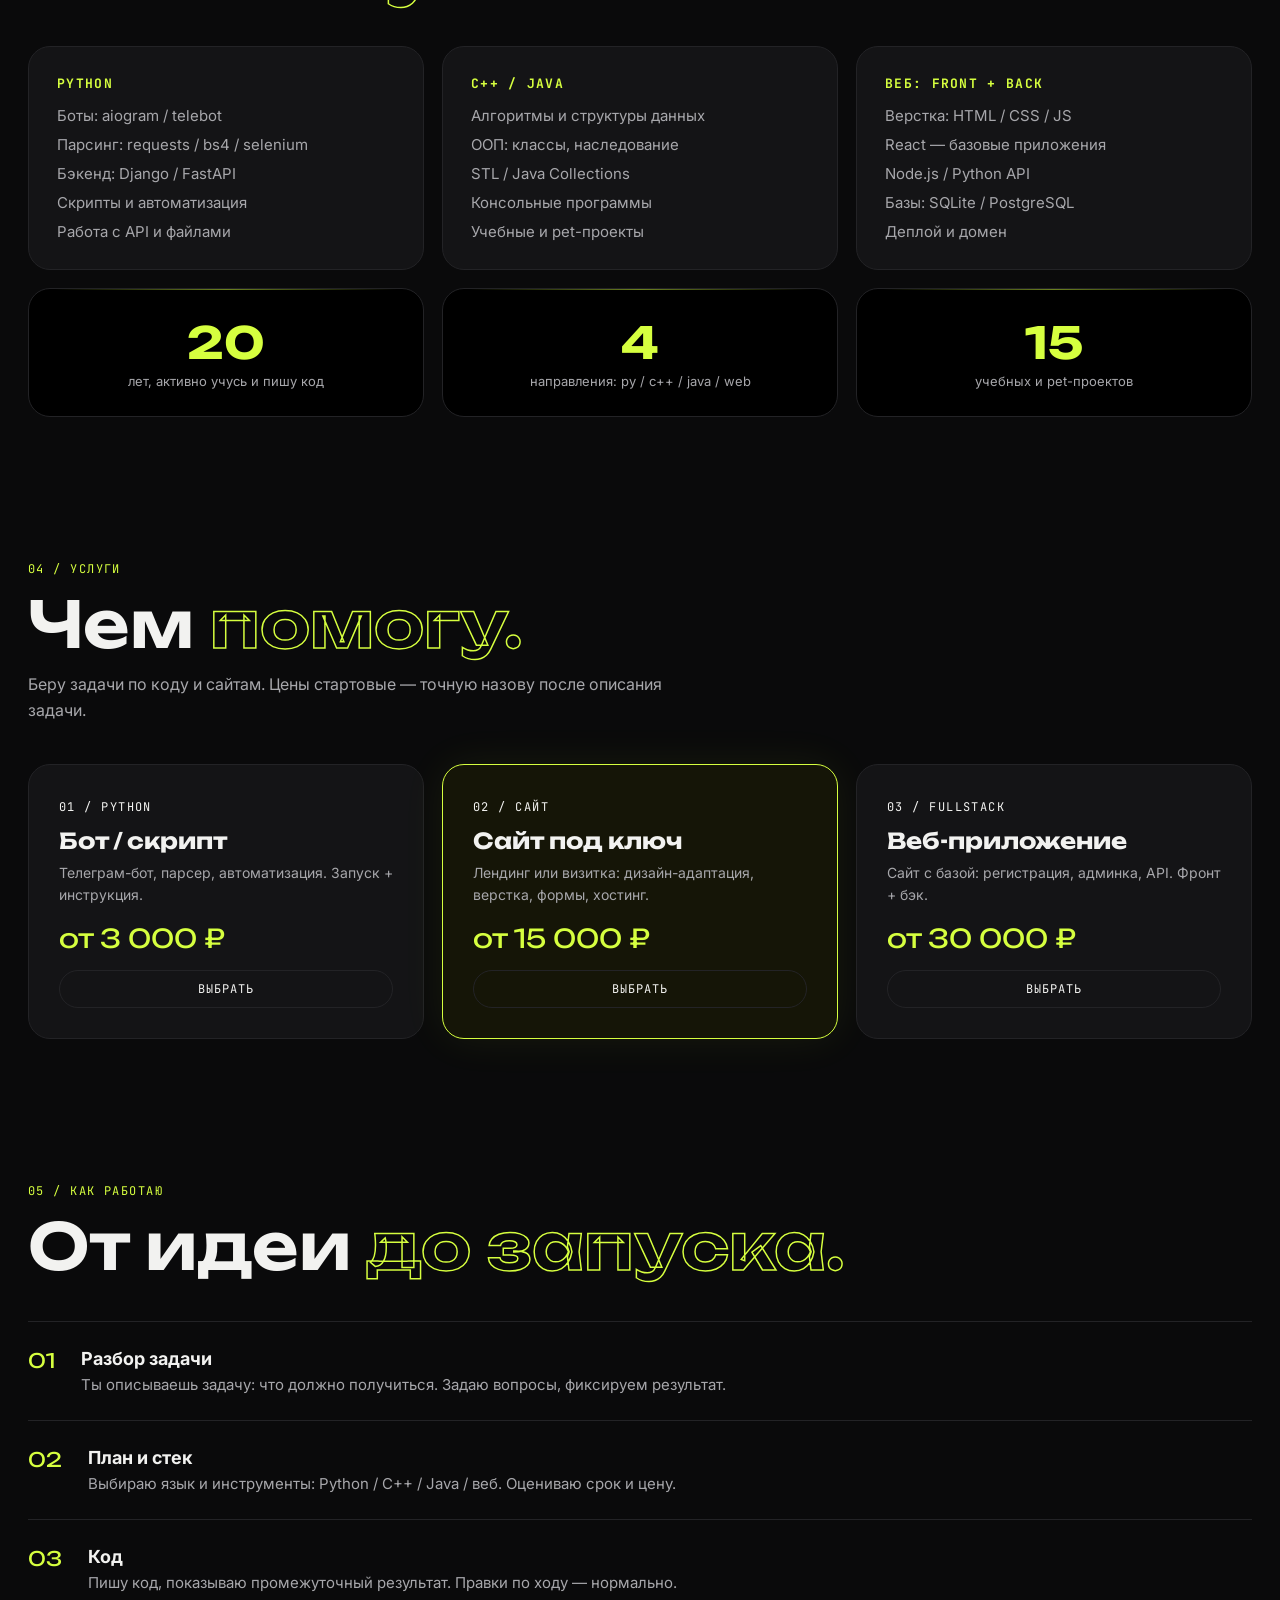
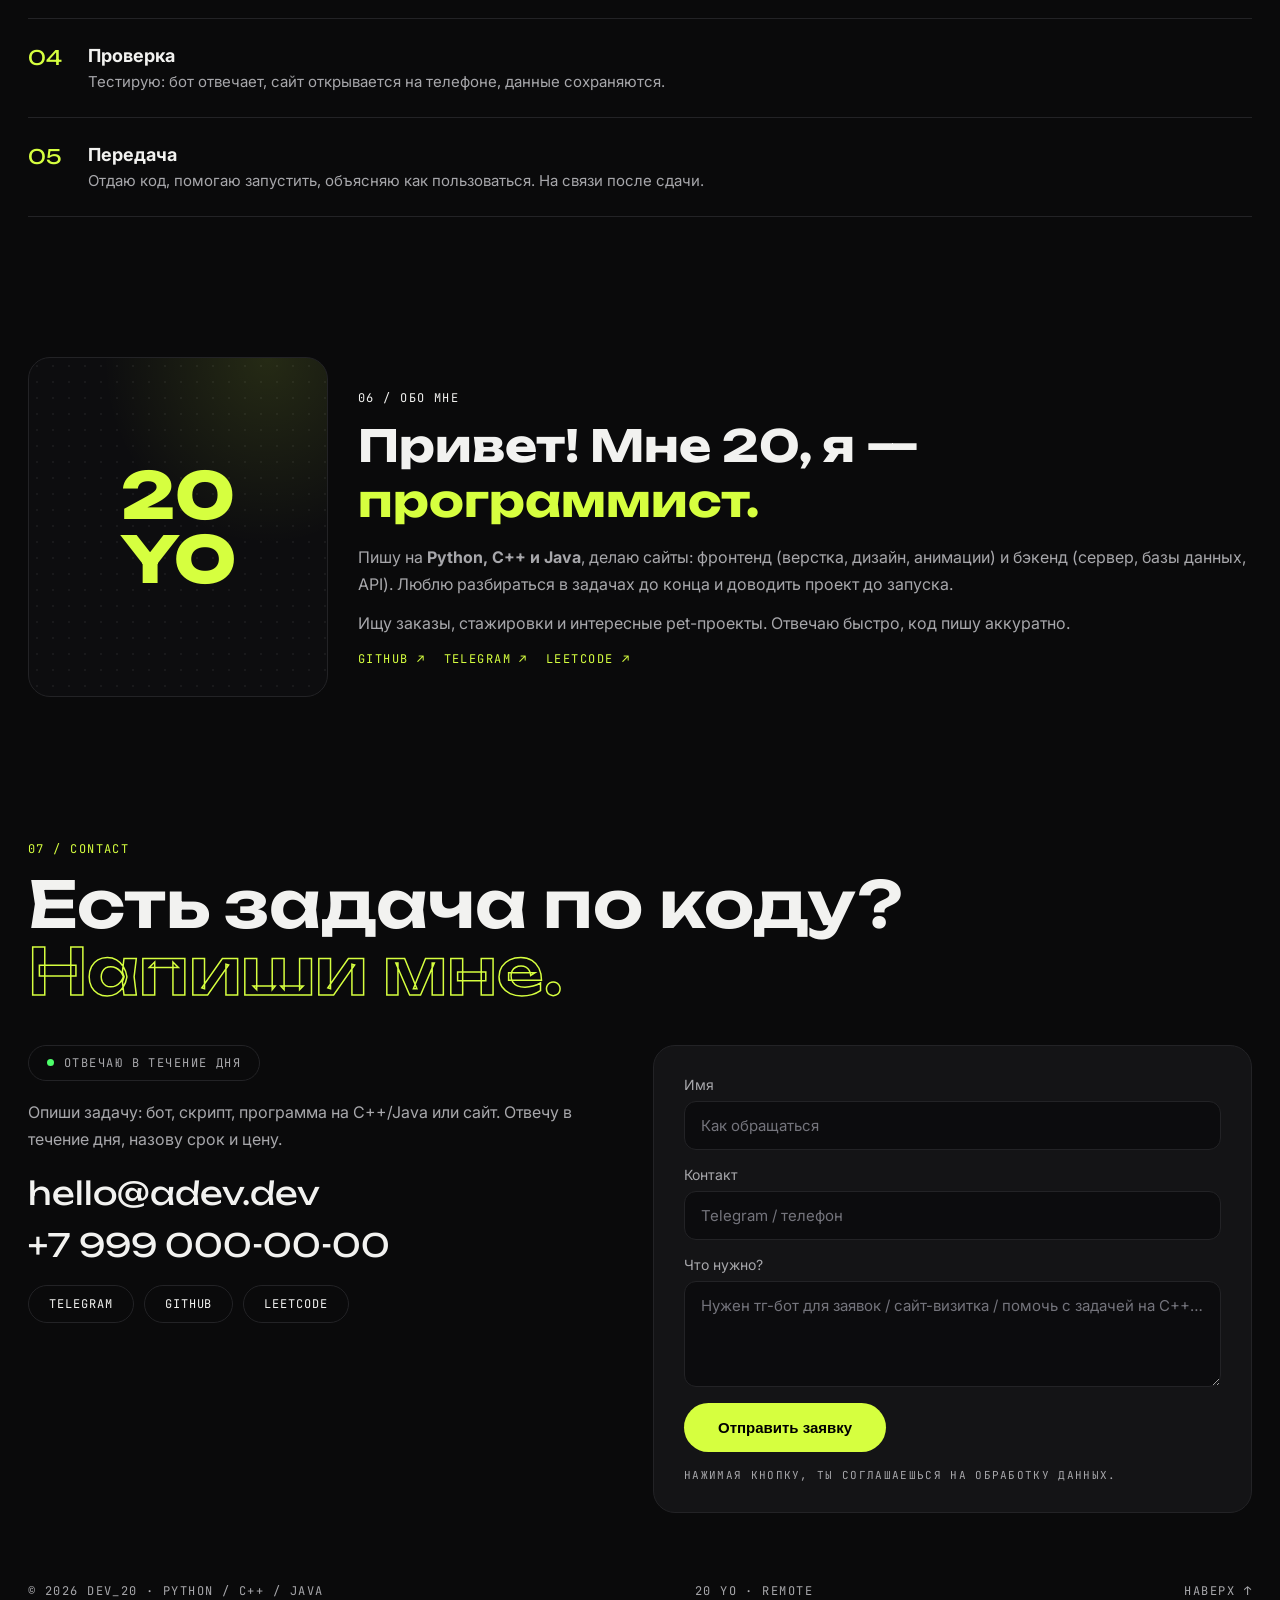
==== commit 18ba0d60: "Обновление портфолио: фирменный стиль превью проектов, атмосфера (свечение, прогресс-бар), сохранени" ====
--- a/index.html
+++ b/index.html
@@ -5,12 +5,19 @@
 <meta name="viewport" content="width=device-width, initial-scale=1.0">
 <title>DEV_20 — Программист Python / C++ / Java · Portfolio 2026</title>
 <meta name="description" content="Портфолио программиста, 20 лет: Python, C++, Java, фронтенд и бэкенд сайтов. Боты, парсинг, алгоритмы, веб-приложения под ключ.">
+<meta property="og:title" content="DEV_20: Программист Python / C++ / Java">
+<meta property="og:description" content="Боты, парсинг, алгоритмы, сайты под ключ. Открыт для заказов: ответ в течение дня.">
+<meta property="og:type" content="website">
+<link rel="icon" href="data:image/svg+xml,%3Csvg xmlns='http://www.w3.org/2000/svg' viewBox='0 0 64 64'%3E%3Crect width='64' height='64' rx='14' fill='%23d6ff3f'/%3E%3Crect x='30' y='10' width='4' height='10' rx='2' fill='%230a0a0b'/%3E%3Crect x='14' y='22' width='36' height='26' rx='8' fill='%230a0a0b'/%3E%3Ccircle cx='25' cy='35' r='4' fill='%23d6ff3f'/%3E%3Ccircle cx='39' cy='35' r='4' fill='%23d6ff3f'/%3E%3C/svg%3E">
 <link rel="preconnect" href="https://fonts.googleapis.com">
 <link rel="preconnect" href="https://fonts.gstatic.com" crossorigin>
 <link href="https://fonts.googleapis.com/css2?family=Unbounded:wght@400;600;800&family=Inter:wght@400;500;600&family=JetBrains+Mono:wght@400;500&display=swap" rel="stylesheet">
 <link rel="stylesheet" href="style.css">
 </head>
 <body>
+<div class="progress"></div>
+<div class="glow g1"></div>
+<div class="glow g2"></div>
 <div class="noise"></div>
 <div class="cursor" id="cursor"></div>
 <div class="preloader" id="preloader">
@@ -42,8 +49,8 @@
 <div class="menu-right">
 <p>Программист, 20 лет.<br>Python · C++ · Java,<br>фронтенд и бэкенд сайтов.</p>
 <div class="menu-contacts">
+<a href="https://github.com/k3der1" target="_blank" rel="noopener">GITHUB ↗</a>
 <a href="#">TELEGRAM ↗</a>
-<a href="#">GITHUB ↗</a>
 <a href="mailto:hello@adev.dev">HELLO@ADEV.DEV ↗</a>
 </div>
 <p class="menu-geo">MOSCOW · WORLDWIDE / REMOTE</p>
@@ -131,7 +138,7 @@
 <div class="work-info"><h3>Сайт с базой данных</h3><p>Python / Node.js · API · Auth</p></div>
 </article>
 </div>
-<div class="journal-strip mono">Весь код — на GitHub <a href="#">ОТКРЫТЬ ПРОФИЛЬ ↗</a></div>
+<div class="journal-strip mono">Весь код — на GitHub <a href="https://github.com/k3der1" target="_blank" rel="noopener">ОТКРЫТЬ ПРОФИЛЬ ↗</a></div>
 </section>
 <section class="section" id="stack">
 <div class="section-head">
@@ -181,7 +188,7 @@
 <h2>Привет! Мне 20, я — <i>программист.</i></h2>
 <p>Пишу на <b>Python, C++ и Java</b>, делаю сайты: фронтенд (верстка, дизайн, анимации) и бэкенд (сервер, базы данных, API). Люблю разбираться в задачах до конца и доводить проект до запуска.</p>
 <p>Ищу заказы, стажировки и интересные pet-проекты. Отвечаю быстро, код пишу аккуратно.</p>
-<div class="about-links mono"><a href="#">GITHUB ↗</a><a href="#">TELEGRAM ↗</a><a href="#">LEETCODE ↗</a></div>
+<div class="about-links mono"><a href="https://github.com/k3der1" target="_blank" rel="noopener">GITHUB ↗</a><a href="#">TELEGRAM ↗</a><a href="#">LEETCODE ↗</a></div>
 </div>
 </section>
 <section class="section contact" id="contact">
@@ -191,12 +198,13 @@
 </div>
 <div class="contact-grid">
 <div class="contact-info reveal">
+<div class="avail mono"><span class="dot"></span>ОТВЕЧАЮ В ТЕЧЕНИЕ ДНЯ</div>
 <p>Опиши задачу: бот, скрипт, программа на C++/Java или сайт. Отвечу в течение дня, назову срок и цену.</p>
 <a class="contact-big" href="mailto:hello@adev.dev">hello@adev.dev</a>
 <a class="contact-big" href="tel:+79990000000">+7 999 000-00-00</a>
 <div class="contact-socials">
 <a href="#" class="btn-small">Telegram</a>
-<a href="#" class="btn-small">GitHub</a>
+<a href="https://github.com/k3der1" target="_blank" rel="noopener" class="btn-small">GitHub</a>
 <a href="#" class="btn-small">LeetCode</a>
 </div>
 </div>
--- a/style.css
+++ b/style.css
@@ -6,10 +6,27 @@
 *{margin:0;padding:0;box-sizing:border-box}
 html{scroll-behavior:smooth}
 body{background:var(--bg);color:var(--txt);font-family:var(--fb);overflow-x:hidden}
+::selection{background:var(--acc);color:#000}
+::-webkit-scrollbar{width:10px}
+::-webkit-scrollbar-track{background:var(--bg)}
+::-webkit-scrollbar-thumb{background:#2a2a2e;border-radius:8px;border:2px solid var(--bg)}
+::-webkit-scrollbar-thumb:hover{background:var(--acc)}
+:focus-visible{outline:2px solid var(--acc);outline-offset:2px;border-radius:4px}
 .mono{font-family:var(--fm);font-size:12px;letter-spacing:.12em;text-transform:uppercase}
 a{color:inherit;text-decoration:none}
 .noise{position:fixed;inset:0;pointer-events:none;opacity:.05;z-index:5;
 background-image:url("data:image/svg+xml,%3Csvg xmlns='http://www.w3.org/2000/svg' width='120' height='120'%3E%3Cfilter id='n'%3E%3CfeTurbulence baseFrequency='.9'/%3E%3C/filter%3E%3Crect width='120' height='120' filter='url(%23n)' opacity='.6'/%3E%3C/svg%3E")}
+.glow{position:fixed;border-radius:50%;filter:blur(110px);pointer-events:none;z-index:-1}
+.g1{width:560px;height:560px;background:rgba(214,255,63,.09);top:-180px;right:-140px;animation:drift 16s ease-in-out infinite alternate}
+.g2{width:480px;height:480px;background:rgba(255,255,255,.05);bottom:-200px;left:-160px;animation:drift 20s ease-in-out infinite alternate-reverse}
+@keyframes drift{to{transform:translate(70px,50px) scale(1.18)}}
+.progress{position:fixed;top:0;left:0;right:0;height:2px;background:var(--acc);
+transform:scaleX(0);transform-origin:0 50%;z-index:200;box-shadow:0 0 12px rgba(214,255,63,.6)}
+@supports (animation-timeline: scroll()){
+.progress{animation:pgrow linear both;animation-timeline:scroll(root block)}
+@keyframes pgrow{to{transform:scaleX(1)}}
+}
+@supports not (animation-timeline: scroll()){.progress{display:none}}
 .cursor{position:fixed;width:14px;height:14px;border-radius:50%;background:var(--acc);
 pointer-events:none;z-index:999;mix-blend-mode:difference;transform:translate(-50%,-50%)}
 .preloader{position:fixed;inset:0;background:#000;z-index:1000;display:flex;
@@ -17,100 +34,133 @@
 .preloader.done{opacity:0;visibility:hidden}
 .preloader-logo{font-family:var(--fd);font-weight:800;font-size:48px}
 .preloader-bar{width:240px;height:2px;background:#222;margin:18px auto;border-radius:2px;overflow:hidden}
-.preloader-bar span{display:block;height:100%;width:0;background:var(--acc)}
+.preloader-bar span{display:block;height:100%;width:0;background:var(--acc);box-shadow:0 0 14px rgba(214,255,63,.7)}
 .preloader-text{font-family:var(--fm);font-size:12px;color:var(--mut);text-align:center}
 .header{position:fixed;top:0;left:0;right:0;z-index:100;display:flex;align-items:center;
 justify-content:space-between;padding:16px 28px;
-background:rgba(10,10,11,.7);backdrop-filter:blur(14px);border-bottom:1px solid var(--line)}
+background:rgba(10,10,11,.7);backdrop-filter:blur(14px);border-bottom:1px solid var(--line);
+transition:background .3s,box-shadow .3s}
+.header.scrolled{background:rgba(10,10,11,.92);box-shadow:0 12px 40px rgba(0,0,0,.45)}
 .logo{font-family:var(--fd);font-weight:800;font-size:20px}
 .logo span{color:var(--acc)}
 .header-meta{color:var(--mut)}
 .btn-small{display:inline-block;padding:10px 20px;border:1px solid var(--line);
 border-radius:100px;font-family:var(--fm);font-size:12px;letter-spacing:.08em;
 text-transform:uppercase;transition:.3s;background:transparent;color:var(--txt);cursor:pointer}
-.btn-small:hover{background:var(--acc);color:#000;border-color:var(--acc)}
+.btn-small:hover{border-color:var(--acc);color:var(--acc)}
 .btn-small.full{display:block;text-align:center;margin-top:16px}
+.btn-small.full:hover{background:var(--acc);color:#000;border-color:var(--acc)}
 .menu-btn{background:none;border:1px solid var(--line);color:var(--txt);
 border-radius:100px;padding:10px 18px;font-family:var(--fm);font-size:12px;
-cursor:pointer;display:flex;gap:8px;align-items:center}
-.menu-btn span{display:block;width:16px;height:2px;background:var(--txt)}
+cursor:pointer;display:flex;gap:8px;align-items:center;transition:.3s}
+.menu-btn:hover{border-color:var(--acc);color:var(--acc)}
+.menu-btn span{display:block;width:16px;height:2px;background:currentColor}
 .header-actions{display:flex;gap:10px;align-items:center}
-.menu-overlay{position:fixed;inset:0;background:#0d0d0f;z-index:200;display:none;padding:90px 40px 40px}
-.menu-overlay.open{display:block}
+.menu-overlay{position:fixed;inset:0;background:#0d0d0f;z-index:200;opacity:0;visibility:hidden;
+transition:opacity .35s,visibility .35s;padding:90px 40px 40px}
+.menu-overlay.open{opacity:1;visibility:visible}
 .menu-close{position:absolute;top:24px;right:32px;background:none;border:1px solid var(--line);
-color:var(--txt);border-radius:100px;padding:10px 20px;cursor:pointer;font-family:var(--fm);font-size:12px}
+color:var(--txt);border-radius:100px;padding:10px 20px;cursor:pointer;font-family:var(--fm);font-size:12px;transition:.3s}
+.menu-close:hover{border-color:var(--acc);color:var(--acc)}
 .menu-grid{display:grid;grid-template-columns:1.4fr 1fr;gap:40px;max-width:1100px;margin:0 auto}
 .menu-left a{display:flex;gap:16px;align-items:baseline;font-family:var(--fd);
-font-size:clamp(22px,4vw,40px);font-weight:600;padding:12px 0;border-bottom:1px solid var(--line)}
+font-size:clamp(22px,4vw,40px);font-weight:600;padding:12px 0;border-bottom:1px solid var(--line);
+transition:color .25s,padding-left .25s}
 .menu-left a span{font-family:var(--fm);font-size:13px;color:var(--acc)}
-.menu-left a:hover{color:var(--acc)}
+.menu-left a:hover{color:var(--acc);padding-left:10px}
 .menu-right{color:var(--mut);line-height:1.7}
 .menu-contacts{display:flex;flex-direction:column;gap:8px;margin:20px 0}
 .menu-contacts a{color:var(--txt)}
+.menu-contacts a:hover{color:var(--acc)}
 .hero{min-height:100vh;padding:150px 28px 0;display:flex;flex-direction:column;
-justify-content:center;max-width:1300px;margin:0 auto}
+justify-content:center;max-width:1300px;margin:0 auto;position:relative}
+.hero::before{content:'';position:absolute;inset:0;z-index:-1;
+background-image:linear-gradient(rgba(255,255,255,.03) 1px,transparent 1px),
+linear-gradient(90deg,rgba(255,255,255,.03) 1px,transparent 1px);
+background-size:56px 56px;
+-webkit-mask-image:radial-gradient(ellipse 90% 70% at 50% 25%,#000 25%,transparent 75%);
+mask-image:radial-gradient(ellipse 90% 70% at 50% 25%,#000 25%,transparent 75%)}
 .hero-top{color:var(--mut);display:flex;gap:10px;align-items:center}
 .dot{width:8px;height:8px;border-radius:50%;background:#4dff6a;display:inline-block;animation:blink 1.4s infinite}
 @keyframes blink{50%{opacity:.2}}
 .hero-title{font-family:var(--fd);font-weight:800;line-height:.95;margin:26px 0}
 .hero-title .line{display:block;font-size:clamp(52px,11vw,150px)}
-.hero-title .outline{color:transparent;-webkit-text-stroke:2px var(--txt)}
+.hero-title .outline{color:transparent;-webkit-text-stroke:2px var(--txt);transition:color .6s}
+.hero-title:hover .outline{color:var(--txt)}
 .hero-title .small{font-size:clamp(22px,4vw,44px);font-weight:600;margin-top:14px}
 .hero-title i{color:var(--acc);font-style:normal}
 .hero-bottom{display:grid;grid-template-columns:1fr 1fr;gap:30px;align-items:end;margin:10px 0 30px}
 .hero-desc{color:var(--mut);font-size:17px;line-height:1.65;max-width:520px}
 .hero-cta{display:flex;gap:12px;justify-content:flex-end;flex-wrap:wrap}
 .btn{display:inline-block;padding:16px 34px;border-radius:100px;background:var(--acc);color:#000;
-font-weight:600;font-size:15px;transition:.3s;border:1px solid var(--acc);cursor:pointer}
+font-weight:600;font-size:15px;transition:transform .25s,box-shadow .25s,background .25s,color .25s,border-color .25s;
+border:1px solid var(--acc);cursor:pointer}
 .btn:hover{transform:translateY(-3px);box-shadow:0 12px 30px rgba(214,255,63,.25)}
+.btn:active{transform:translateY(1px) scale(.98);box-shadow:none}
 .btn.ghost{background:transparent;color:var(--txt);border-color:var(--line)}
 .btn.ghost:hover{border-color:var(--acc);color:var(--acc);box-shadow:none}
 .hero-tags{color:var(--mut);border-top:1px solid var(--line);padding-top:18px}
 .marquee{overflow:hidden;border-top:1px solid var(--line);border-bottom:1px solid var(--line);margin-top:22px}
 .marquee-track{display:flex;white-space:nowrap;animation:scroll 22s linear infinite;
 font-family:var(--fd);font-size:15px;padding:14px 0;color:var(--mut)}
+.marquee:hover .marquee-track{animation-play-state:paused}
 @keyframes scroll{to{transform:translateX(-50%)}}
-.section{max-width:1300px;margin:0 auto;padding:110px 28px 30px}
+.section{max-width:1300px;margin:0 auto;padding:110px 28px 30px;scroll-margin-top:80px}
 .section-head .mono{color:var(--acc)}
 .section-head h2{font-family:var(--fd);font-size:clamp(30px,5.4vw,64px);font-weight:600;margin:14px 0;line-height:1.05}
 .section-head h2 i{color:transparent;-webkit-text-stroke:1.5px var(--acc);font-style:normal}
 .section-sub{color:var(--mut);max-width:640px;line-height:1.6;margin-top:10px}
 .services-grid{display:grid;grid-template-columns:repeat(2,1fr);gap:18px;margin-top:40px}
-.card{background:var(--card);border:1px solid var(--line);border-radius:22px;padding:32px;transition:.35s}
-.card:hover{transform:translateY(-6px);border-color:var(--acc)}
+.card{position:relative;overflow:hidden;background:var(--card);border:1px solid var(--line);
+border-radius:22px;padding:32px;transition:opacity .7s,transform .35s,border-color .35s}
+.card:hover{transform:translateY(-6px);border-color:rgba(214,255,63,.5)}
+.card::before,.work::before,.price::before{content:'';position:absolute;inset:0;opacity:0;
+transition:opacity .35s;pointer-events:none;
+background:radial-gradient(340px circle at var(--mx,50%) var(--my,50%),rgba(214,255,63,.08),transparent 65%)}
+.card:hover::before,.work:hover::before,.price:hover::before{opacity:1}
+.card>*,.work>*,.price>*{position:relative;z-index:1}
 .card-num{font-family:var(--fm);color:var(--acc);font-size:13px}
 .card h3{font-family:var(--fd);font-size:24px;margin:16px 0 12px;line-height:1.25}
 .card p{color:var(--mut);line-height:1.65;font-size:15px}
 .tags{display:flex;gap:8px;flex-wrap:wrap;margin:18px 0}
-.tags span{border:1px solid var(--line);border-radius:100px;padding:6px 14px;font-size:12px;color:var(--mut);font-family:var(--fm)}
+.tags span{border:1px solid var(--line);border-radius:100px;padding:6px 14px;font-size:12px;color:var(--mut);font-family:var(--fm);transition:.25s}
+.card:hover .tags span{border-color:rgba(214,255,63,.35);color:var(--txt)}
 .card-link{color:var(--acc);font-weight:600;font-size:14px}
+.card-link:hover{text-decoration:underline;text-underline-offset:4px}
 .work-grid{display:grid;grid-template-columns:repeat(2,1fr);gap:18px;margin-top:40px}
-.work{border:1px solid var(--line);border-radius:22px;overflow:hidden;cursor:pointer;background:var(--card);transition:.35s}
-.work:hover{transform:translateY(-6px);border-color:var(--acc)}
-.work-preview{height:300px;display:flex;align-items:flex-end;padding:24px;position:relative}
-.work-big{font-family:var(--fd);font-weight:800;font-size:clamp(30px,4vw,52px);line-height:1}
-.work-badge{position:absolute;top:18px;left:18px;background:#00000090;border:1px solid #ffffff30;
+.work{position:relative;overflow:hidden;border:1px solid var(--line);border-radius:22px;cursor:pointer;background:var(--card);
+transition:opacity .7s,transform .35s,border-color .35s}
+.work:hover{transform:translateY(-6px);border-color:rgba(214,255,63,.5)}
+.work-preview{height:300px;display:flex;align-items:flex-end;padding:24px;position:relative;background-color:#0d0f0c}
+.work-big{font-family:var(--fd);font-weight:800;font-size:clamp(30px,4vw,52px);line-height:1;color:var(--acc)}
+.work-badge{position:absolute;top:18px;left:18px;background:#000a;border:1px solid rgba(214,255,63,.35);color:var(--acc);
 padding:6px 14px;border-radius:100px;font-family:var(--fm);font-size:11px;letter-spacing:.1em}
-.p1{background:linear-gradient(135deg,#ff2fb3,#6a2bff)}
-.p2{background:linear-gradient(135deg,#0ea5e9,#22ff88)}
-.p3{background:linear-gradient(135deg,#ff8a00,#ff2f2f)}
-.p4{background:linear-gradient(135deg,#1a1a2e,#8a5cff)}
+.p1{background:radial-gradient(120% 90% at 85% 10%,rgba(214,255,63,.14),transparent 55%),#0e100c}
+.p2{background-image:linear-gradient(rgba(255,255,255,.05) 1px,transparent 1px),
+linear-gradient(90deg,rgba(255,255,255,.05) 1px,transparent 1px);background-size:22px 22px;background-color:#0d0d0f}
+.p3{background-image:radial-gradient(rgba(214,255,63,.16) 1px,transparent 1.5px);background-size:16px 16px;background-color:#0d0d0f}
+.p4{background:linear-gradient(180deg,rgba(214,255,63,.09),transparent 60%),#0d0d0f}
 .work-info{padding:20px 24px}
 .work-info h3{font-size:18px;margin-bottom:6px}
 .work-info p{color:var(--mut);font-size:13px;font-family:var(--fm)}
 .journal-strip{margin-top:22px;border:1px dashed var(--line);border-radius:14px;padding:16px 20px;color:var(--mut)}
 .journal-strip a{color:var(--acc)}
+.journal-strip a:hover{text-decoration:underline;text-underline-offset:4px}
 .stack-grid{display:grid;grid-template-columns:repeat(3,1fr);gap:18px;margin-top:40px}
 .stack-col{background:var(--card);border:1px solid var(--line);border-radius:22px;padding:28px}
 .stack-col h4{font-family:var(--fm);color:var(--acc);font-size:13px;margin-bottom:14px;letter-spacing:.1em}
 .stack-col ul{list-style:none;display:flex;flex-direction:column;gap:10px;color:var(--mut);font-size:15px}
 .stack-stats{grid-column:1/-1;display:grid;grid-template-columns:repeat(3,1fr);gap:18px}
-.stack-stats>div{background:#000;border:1px solid var(--line);border-radius:22px;padding:26px;text-align:center}
+.stack-stats>div{position:relative;overflow:hidden;background:#000;border:1px solid var(--line);border-radius:22px;padding:26px;text-align:center}
+.stack-stats>div::after{content:'';position:absolute;top:0;left:26px;right:26px;height:1px;
+background:linear-gradient(90deg,transparent,rgba(214,255,63,.5),transparent)}
 .stack-stats b{font-family:var(--fd);font-size:44px;color:var(--acc);display:block}
 .stack-stats span{color:var(--mut);font-size:13px}
 .price-grid{display:grid;grid-template-columns:repeat(3,1fr);gap:18px;margin-top:40px}
-.price{background:var(--card);border:1px solid var(--line);border-radius:22px;padding:30px}
-.price.hot{border-color:var(--acc);background:#151507}
+.price{position:relative;overflow:hidden;background:var(--card);border:1px solid var(--line);border-radius:22px;padding:30px;
+transition:opacity .7s,transform .35s,border-color .35s}
+.price:hover{transform:translateY(-6px);border-color:rgba(214,255,63,.5)}
+.price.hot{border-color:var(--acc);background:#151507;box-shadow:0 0 44px rgba(214,255,63,.07)}
 .price h3{font-family:var(--fd);font-size:22px;margin:12px 0 8px}
 .price p{color:var(--mut);font-size:14px;line-height:1.6}
 .price-val{font-family:var(--fd);font-size:26px;margin-top:16px;color:var(--acc)}
@@ -120,39 +170,53 @@
 .process h4{font-size:18px;margin-bottom:6px}
 .process p{color:var(--mut);font-size:15px}
 .about{display:grid;grid-template-columns:300px 1fr;gap:30px;align-items:center}
-.about-photo{height:340px;border-radius:22px;background:linear-gradient(135deg,#222,#8a5cff);
+.about-photo{height:340px;border-radius:22px;
+background-image:radial-gradient(100% 100% at 80% 0%,rgba(214,255,63,.12),transparent 55%),
+radial-gradient(rgba(255,255,255,.05) 1px,transparent 1.5px);background-size:auto,16px 16px;background-color:#0d0d0f;
+border:1px solid var(--line);
 display:flex;align-items:center;justify-content:center;font-family:var(--fd);
-font-weight:800;font-size:64px;line-height:1;text-align:center}
+font-weight:800;font-size:64px;line-height:1;text-align:center;color:var(--acc)}
 .about-text h2{font-family:var(--fd);font-size:clamp(26px,4vw,44px);margin:12px 0 16px}
 .about-text h2 i{color:var(--acc);font-style:normal}
 .about-text p{color:var(--mut);line-height:1.7;margin-bottom:12px}
 .about-links{display:flex;gap:18px;margin-top:14px}
 .about-links a{color:var(--acc)}
+.about-links a:hover{text-decoration:underline;text-underline-offset:4px}
 .contact-grid{display:grid;grid-template-columns:1fr 1fr;gap:26px;margin-top:40px}
+.avail{display:inline-flex;align-items:center;gap:10px;border:1px solid var(--line);
+border-radius:100px;padding:9px 18px;color:var(--mut);margin-bottom:18px}
+.avail .dot{width:7px;height:7px}
 .contact-info p{color:var(--mut);line-height:1.7;margin-bottom:20px}
-.contact-big{display:block;font-family:var(--fd);font-size:clamp(20px,3vw,32px);margin-bottom:12px}
+.contact-big{display:block;font-family:var(--fd);font-size:clamp(20px,3vw,32px);margin-bottom:12px;transition:color .25s}
 .contact-big:hover{color:var(--acc)}
 .contact-socials{display:flex;gap:10px;margin-top:20px;flex-wrap:wrap}
 .contact-form{background:var(--card);border:1px solid var(--line);border-radius:22px;
 padding:30px;display:flex;flex-direction:column;gap:16px}
 .contact-form label{display:flex;flex-direction:column;gap:8px;font-size:14px;color:var(--mut)}
 .contact-form input,.contact-form textarea{background:#0c0c0e;border:1px solid var(--line);
-border-radius:12px;padding:14px 16px;color:var(--txt);font-family:var(--fb);font-size:15px}
+border-radius:12px;padding:14px 16px;color:var(--txt);font-family:var(--fb);font-size:15px;transition:border-color .25s}
 .contact-form input:focus,.contact-form textarea:focus{outline:none;border-color:var(--acc)}
+.contact-form input::placeholder,.contact-form textarea::placeholder{color:#74747c}
+.contact-form .btn{border:0;align-self:flex-start}
 .form-note{color:var(--mut);font-size:11px}
 .footer{display:flex;justify-content:space-between;gap:14px;flex-wrap:wrap;
 max-width:1300px;margin:0 auto;padding:40px 28px;color:var(--mut)}
-.modal{position:fixed;inset:0;background:#000000cc;z-index:300;display:none;
-align-items:center;justify-content:center;padding:20px}
-.modal.open{display:flex}
+.modal{position:fixed;inset:0;background:#000000cc;z-index:300;display:flex;
+align-items:center;justify-content:center;padding:20px;opacity:0;visibility:hidden;transition:opacity .3s,visibility .3s}
+.modal.open{opacity:1;visibility:visible}
 .modal-box{background:#111113;border:1px solid var(--line);border-radius:22px;
-max-width:560px;width:100%;padding:34px;position:relative}
+max-width:560px;width:100%;padding:34px;position:relative;transform:translateY(14px);transition:transform .3s}
+.modal.open .modal-box{transform:none}
 .modal-box h3{font-family:var(--fd);font-size:26px;margin-bottom:12px}
 .modal-box p{color:var(--mut);line-height:1.6}
 .modal-close{position:absolute;top:16px;right:16px;background:none;border:1px solid var(--line);
-color:var(--txt);border-radius:100px;padding:8px 16px;cursor:pointer;font-family:var(--fm);font-size:11px}
+color:var(--txt);border-radius:100px;padding:8px 16px;cursor:pointer;font-family:var(--fm);font-size:11px;transition:.3s}
+.modal-close:hover{border-color:var(--acc);color:var(--acc)}
 .modal-fake{height:180px;border-radius:14px;margin:20px 0;
-background:linear-gradient(135deg,#ff2fb3,#6a2bff,#0ea5e9)}
+background-image:radial-gradient(120% 120% at 80% 10%,rgba(214,255,63,.16),transparent 60%),
+linear-gradient(rgba(255,255,255,.05) 1px,transparent 1px),
+linear-gradient(90deg,rgba(255,255,255,.05) 1px,transparent 1px);
+background-size:auto,22px 22px,22px 22px;background-color:#0d0d0f;border:1px solid var(--line)}
 .reveal{opacity:0;transform:translateY(36px);transition:opacity .7s,transform .7s}
 .reveal.visible{opacity:1;transform:none}
 @media(max-width:900px){
@@ -226,3 +290,10 @@
 .menu-left a{font-size:22px}
 .journal-strip{font-size:10px;padding:14px}
 }
+@media(prefers-reduced-motion:reduce){
+html{scroll-behavior:auto}
+.reveal{opacity:1;transform:none}
+.glow,.dot,.marquee-track{animation:none!important}
+.progress{display:none}
+*{transition-duration:.01ms!important}
+}
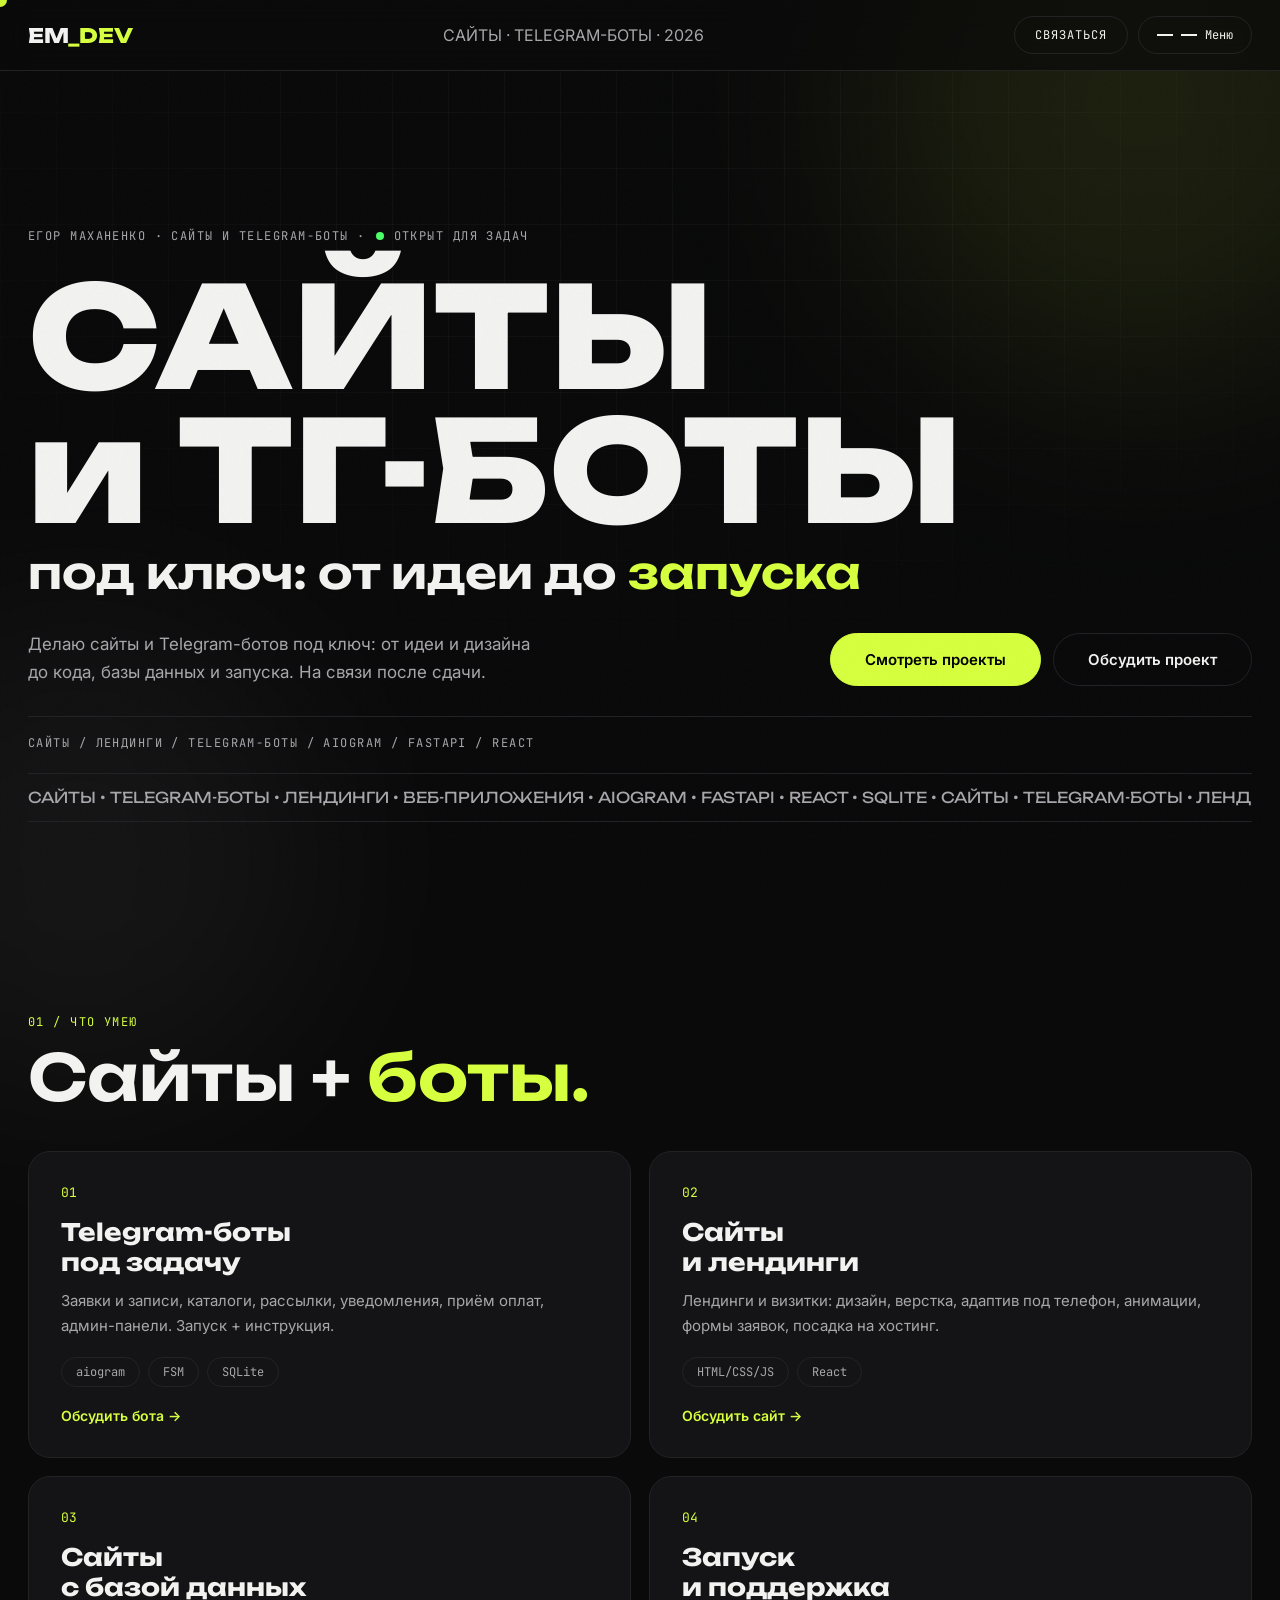
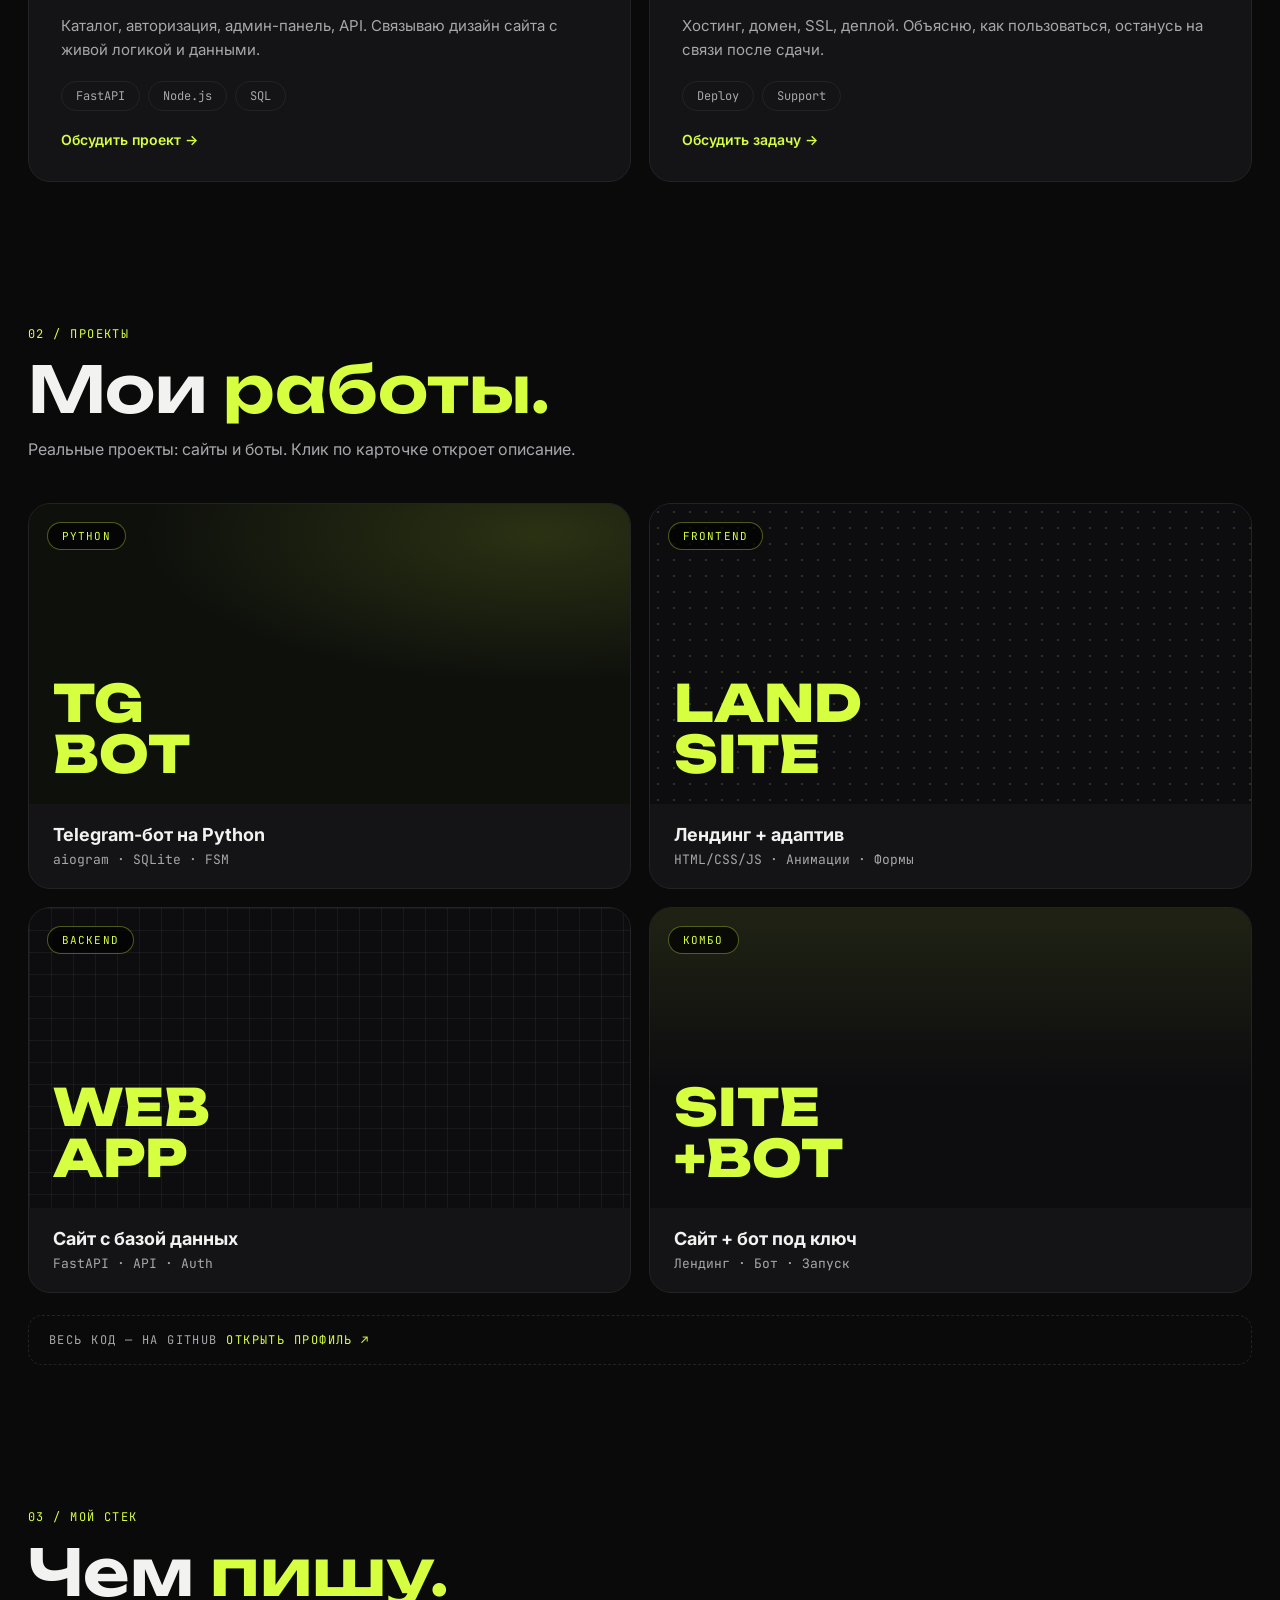
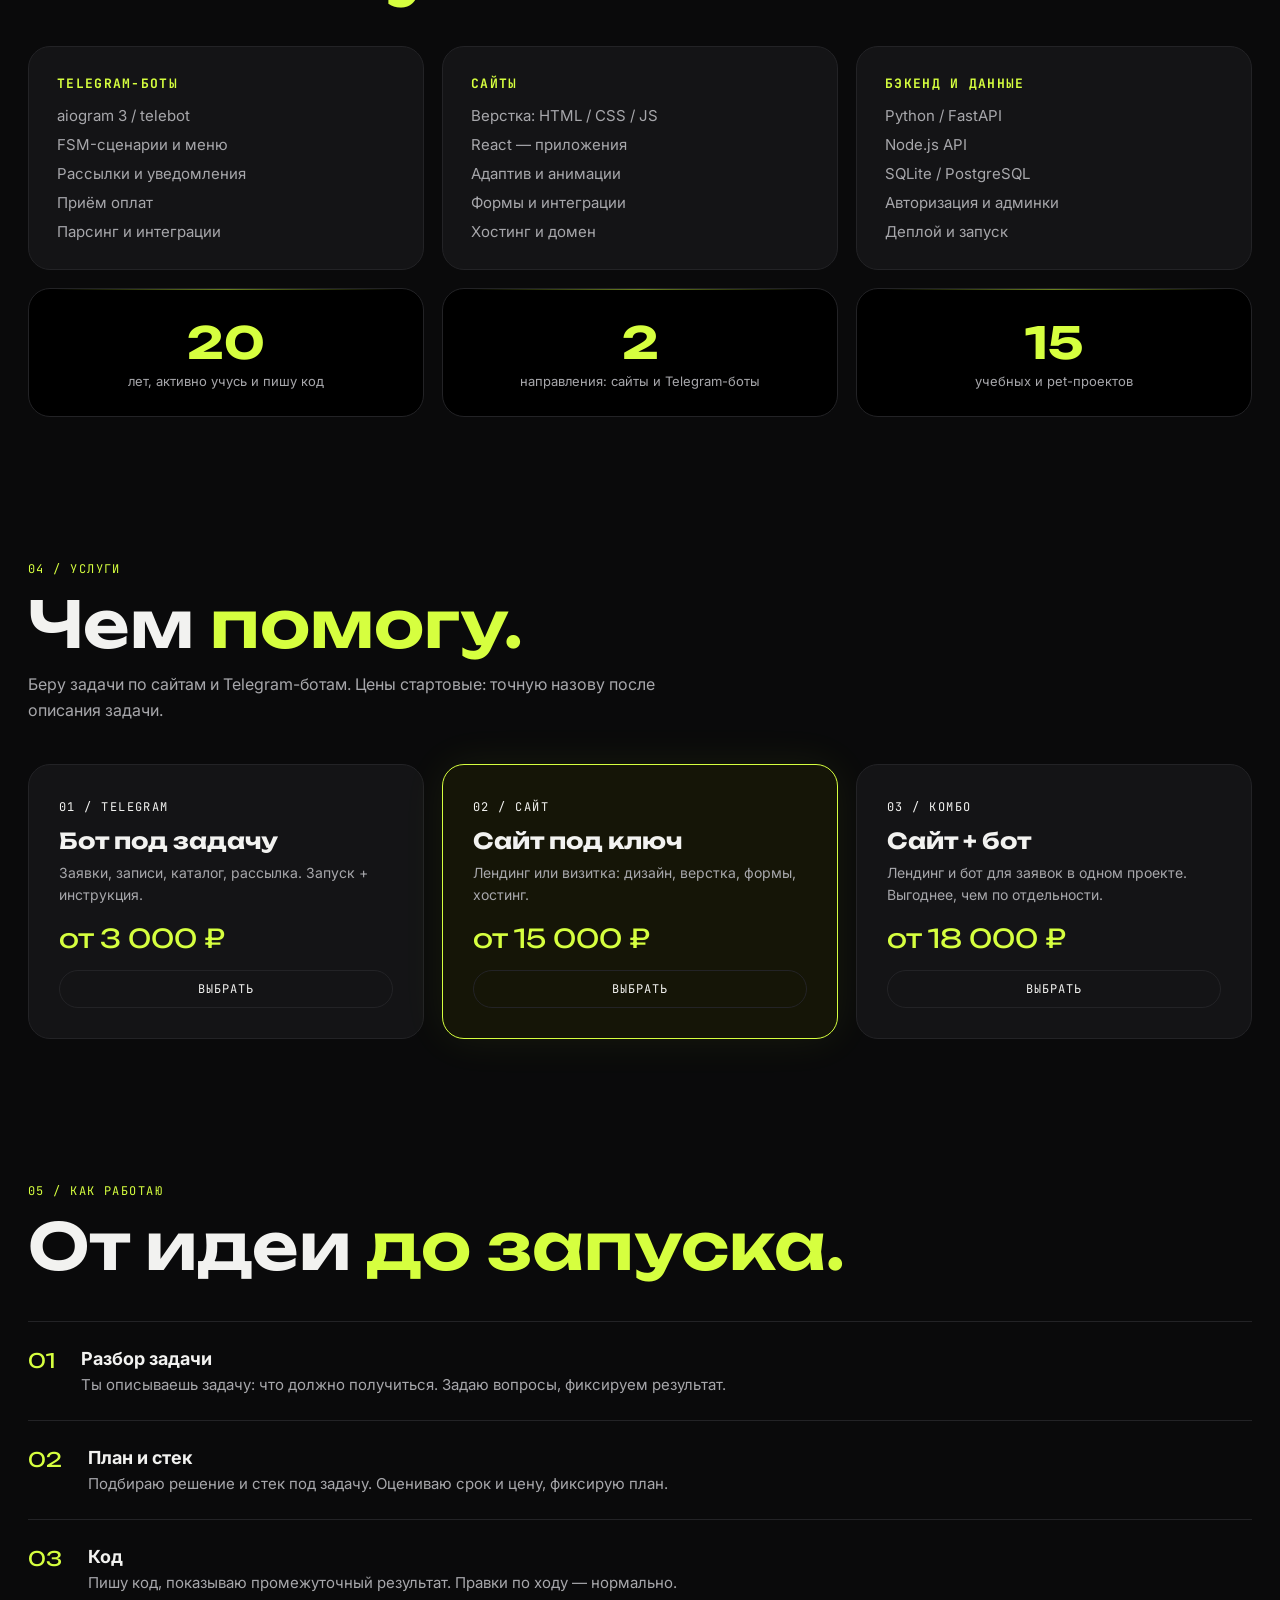
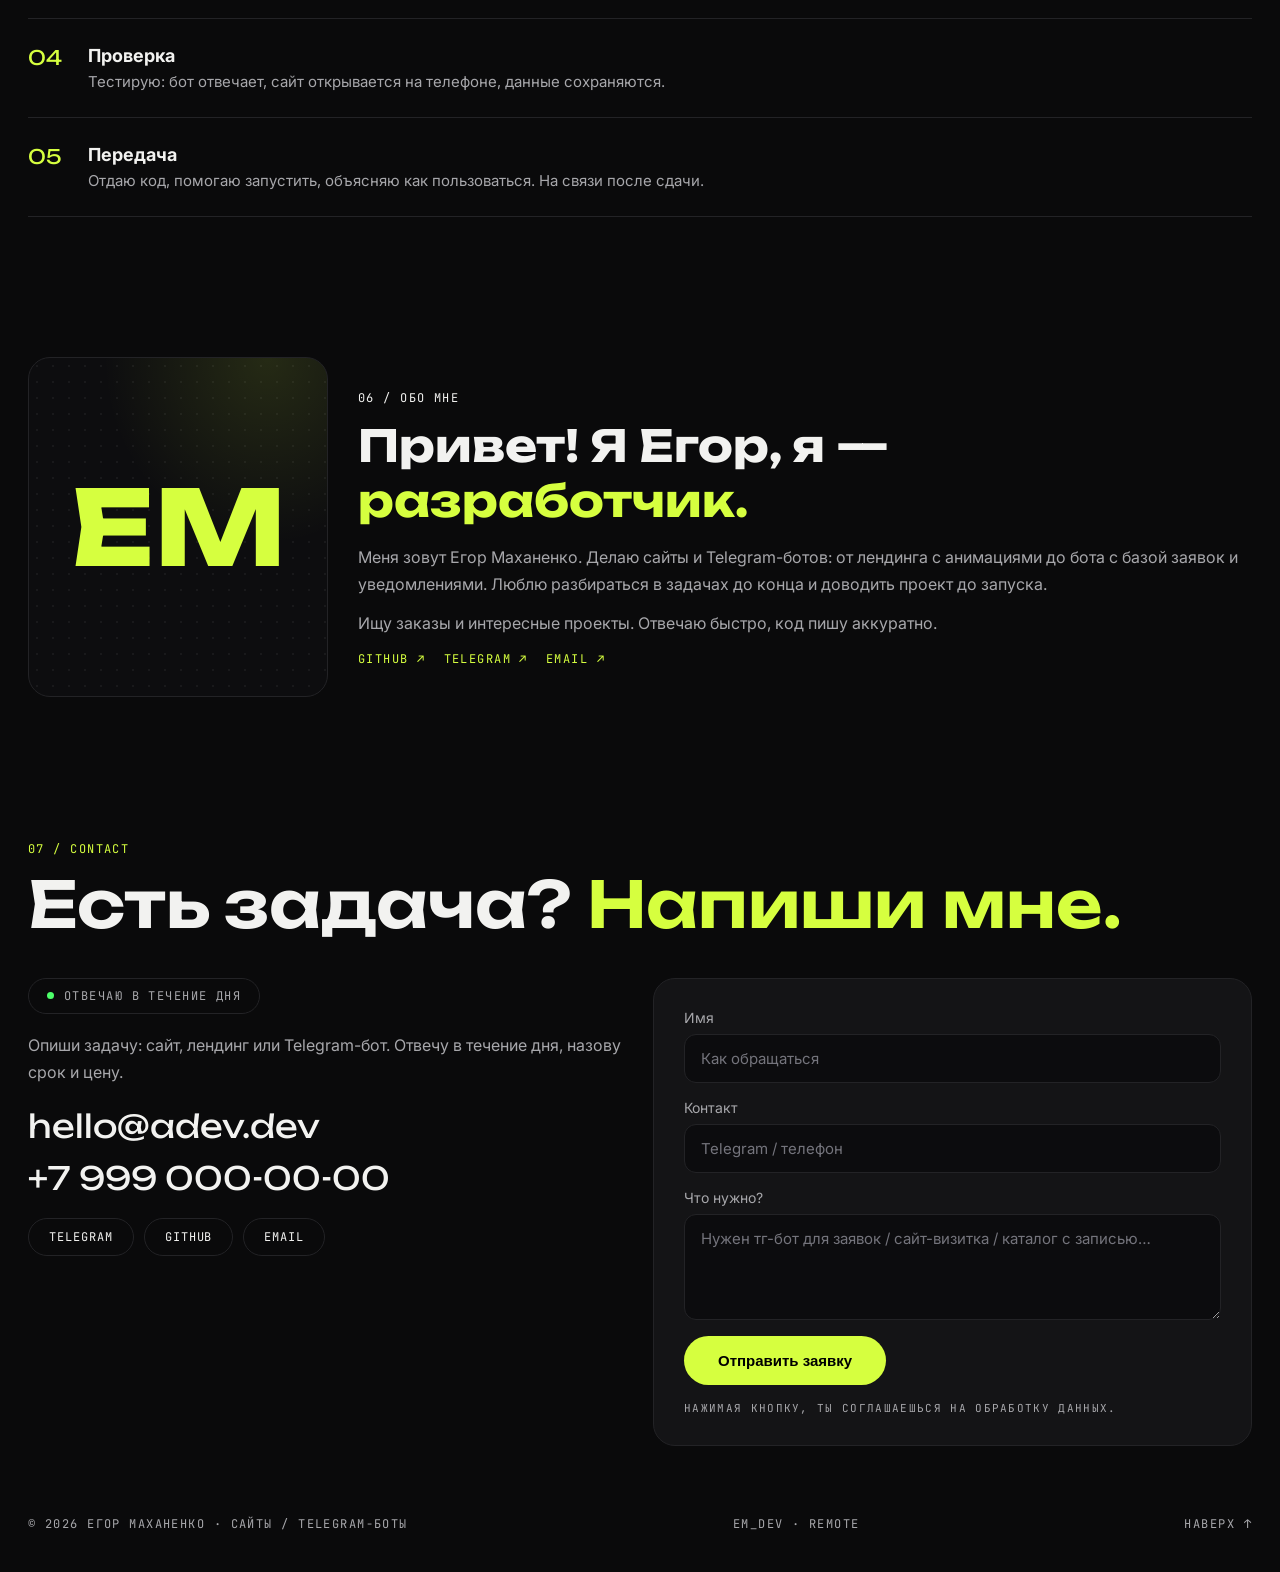
==== commit dba16a58: "Ребрендинг: Егор Маханенко (ЕМ_DEV), позиционирование — сайты и Telegram-боты; сплошная заливка вмес" ====
--- a/index.html
+++ b/index.html
@@ -3,12 +3,12 @@
 <head>
 <meta charset="UTF-8">
 <meta name="viewport" content="width=device-width, initial-scale=1.0">
-<title>DEV_20 — Программист Python / C++ / Java · Portfolio 2026</title>
-<meta name="description" content="Портфолио программиста, 20 лет: Python, C++, Java, фронтенд и бэкенд сайтов. Боты, парсинг, алгоритмы, веб-приложения под ключ.">
-<meta property="og:title" content="DEV_20: Программист Python / C++ / Java">
-<meta property="og:description" content="Боты, парсинг, алгоритмы, сайты под ключ. Открыт для заказов: ответ в течение дня.">
+<title>Егор Маханенко — сайты и Telegram-боты под ключ</title>
+<meta name="description" content="Делаю сайты и Telegram-ботов под ключ: лендинги, визитки, боты для заявок и записей. Дизайн, код, база данных, запуск и поддержка.">
+<meta property="og:title" content="Егор Маханенко: сайты и Telegram-боты под ключ">
+<meta property="og:description" content="Сайты и Telegram-боты под ключ: от идеи до запуска. Открыт для заказов: ответ в течение дня.">
 <meta property="og:type" content="website">
-<link rel="icon" href="data:image/svg+xml,%3Csvg xmlns='http://www.w3.org/2000/svg' viewBox='0 0 64 64'%3E%3Crect width='64' height='64' rx='14' fill='%23d6ff3f'/%3E%3Crect x='30' y='10' width='4' height='10' rx='2' fill='%230a0a0b'/%3E%3Crect x='14' y='22' width='36' height='26' rx='8' fill='%230a0a0b'/%3E%3Ccircle cx='25' cy='35' r='4' fill='%23d6ff3f'/%3E%3Ccircle cx='39' cy='35' r='4' fill='%23d6ff3f'/%3E%3C/svg%3E">
+<link rel="icon" href="data:image/svg+xml,%3Csvg xmlns='http://www.w3.org/2000/svg' viewBox='0 0 64 64'%3E%3Crect width='64' height='64' rx='14' fill='%23d6ff3f'/%3E%3Ctext x='32' y='44' font-family='Arial,Helvetica,sans-serif' font-size='32' font-weight='900' text-anchor='middle' fill='%230a0a0b'%3E%D0%95%D0%9C%3C/text%3E%3C/svg%3E">
 <link rel="preconnect" href="https://fonts.googleapis.com">
 <link rel="preconnect" href="https://fonts.gstatic.com" crossorigin>
 <link href="https://fonts.googleapis.com/css2?family=Unbounded:wght@400;600;800&family=Inter:wght@400;500;600&family=JetBrains+Mono:wght@400;500&display=swap" rel="stylesheet">
@@ -22,14 +22,14 @@
 <div class="cursor" id="cursor"></div>
 <div class="preloader" id="preloader">
 <div class="preloader-center">
-<div class="preloader-logo">DEV_20</div>
+<div class="preloader-logo">ЕМ_DEV</div>
 <div class="preloader-bar"><span id="preloaderBar"></span></div>
 <div class="preloader-text">LOADING — <span id="preloaderNum">0</span>%</div>
 </div>
 </div>
 <header class="header" id="header">
-<a href="#top" class="logo">DEV<span>_20</span></a>
-<div class="header-meta">PYTHON · C++ · JAVA · FULLSTACK · 2026</div>
+<a href="#top" class="logo">ЕМ<span>_DEV</span></a>
+<div class="header-meta">САЙТЫ · TELEGRAM-БОТЫ · 2026</div>
 <div class="header-actions">
 <a href="#contact" class="btn-small">Связаться</a>
 <button class="menu-btn" id="menuBtn"><span></span><span></span>Меню</button>
@@ -39,78 +39,78 @@
 <button class="menu-close" id="menuClose">ЗАКРЫТЬ ×</button>
 <div class="menu-grid">
 <div class="menu-left">
-<a href="#services"><span>01</span>Навыки</a>
+<a href="#services"><span>01</span>Услуги</a>
 <a href="#work"><span>02</span>Проекты</a>
 <a href="#stack"><span>03</span>Стек</a>
-<a href="#pricing"><span>04</span>Услуги</a>
+<a href="#pricing"><span>04</span>Цены</a>
 <a href="#process"><span>05</span>Как работаю</a>
 <a href="#contact"><span>06</span>Контакты</a>
 </div>
 <div class="menu-right">
-<p>Программист, 20 лет.<br>Python · C++ · Java,<br>фронтенд и бэкенд сайтов.</p>
+<p>Егор Маханенко.<br>Сайты и Telegram-боты,<br>от идеи до запуска.</p>
 <div class="menu-contacts">
 <a href="https://github.com/k3der1" target="_blank" rel="noopener">GITHUB ↗</a>
 <a href="#">TELEGRAM ↗</a>
 <a href="mailto:hello@adev.dev">HELLO@ADEV.DEV ↗</a>
 </div>
-<p class="menu-geo">MOSCOW · WORLDWIDE / REMOTE</p>
+<p class="menu-geo">REMOTE · WORLDWIDE</p>
 </div>
 </div>
 </nav>
 <main id="top">
 <section class="hero">
-<div class="hero-top mono">ПРОГРАММИСТ · 20 ЛЕТ · <span class="dot"></span> ОТКРЫТ ДЛЯ ЗАДАЧ</div>
+<div class="hero-top mono">ЕГОР МАХАНЕНКО · САЙТЫ И TELEGRAM-БОТЫ · <span class="dot"></span> ОТКРЫТ ДЛЯ ЗАДАЧ</div>
 <h1 class="hero-title">
-<span class="line reveal">PYTHON</span>
-<span class="line outline reveal">C++ / JAVA</span>
-<span class="line small reveal">+ фронтенд и бэкенд <i>сайтов</i></span>
+<span class="line reveal">САЙТЫ</span>
+<span class="line hoverline reveal">и ТГ-БОТЫ</span>
+<span class="line small reveal">под ключ: от идеи до <i>запуска</i></span>
 </h1>
 <div class="hero-bottom">
-<p class="hero-desc">Мне 20 лет. Пишу на Python, C++ и Java, делаю сайты целиком: от верстки и дизайна до сервера, базы данных и запуска.</p>
+<p class="hero-desc">Делаю сайты и Telegram-ботов под ключ: от идеи и дизайна до кода, базы данных и запуска. На связи после сдачи.</p>
 <div class="hero-cta">
 <a href="#work" class="btn">Смотреть проекты</a>
 <a href="#contact" class="btn ghost">Обсудить проект</a>
 </div>
 </div>
-<div class="hero-tags mono">PYTHON / C++ / JAVA / FRONTEND / BACKEND</div>
+<div class="hero-tags mono">САЙТЫ / ЛЕНДИНГИ / TELEGRAM-БОТЫ / AIOGRAM / FASTAPI / REACT</div>
 <div class="marquee"><div class="marquee-track">
-<span>PYTHON • C++ • JAVA • FRONTEND • BACKEND • АЛГОРИТМЫ • БОТЫ •&nbsp;</span>
-<span>PYTHON • C++ • JAVA • FRONTEND • BACKEND • АЛГОРИТМЫ • БОТЫ •&nbsp;</span>
+<span>САЙТЫ • TELEGRAM-БОТЫ • ЛЕНДИНГИ • ВЕБ-ПРИЛОЖЕНИЯ • AIOGRAM • FASTAPI • REACT • SQLITE •&nbsp;</span>
+<span>САЙТЫ • TELEGRAM-БОТЫ • ЛЕНДИНГИ • ВЕБ-ПРИЛОЖЕНИЯ • AIOGRAM • FASTAPI • REACT • SQLITE •&nbsp;</span>
 </div></div>
 </section>
 <section class="section" id="services">
 <div class="section-head">
 <span class="mono">01 / ЧТО УМЕЮ</span>
-<h2>Код + <i>сайты.</i></h2>
+<h2>Сайты + <i>боты.</i></h2>
 </div>
 <div class="services-grid">
 <article class="card reveal">
 <div class="card-num">01</div>
-<h3>Python<br>Скрипты и бэкенд</h3>
-<p>Боты для Telegram/Discord, парсинг сайтов, автоматизация рутины, API и бэкенд на Django / FastAPI.</p>
-<div class="tags"><span>Python</span><span>Bots</span><span>Parsing</span></div>
-<a href="#contact" class="card-link">Обсудить задачу →</a>
+<h3>Telegram-боты<br>под задачу</h3>
+<p>Заявки и записи, каталоги, рассылки, уведомления, приём оплат, админ-панели. Запуск + инструкция.</p>
+<div class="tags"><span>aiogram</span><span>FSM</span><span>SQLite</span></div>
+<a href="#contact" class="card-link">Обсудить бота →</a>
 </article>
 <article class="card reveal">
 <div class="card-num">02</div>
-<h3>C++ / Java<br>Алгоритмы</h3>
-<p>Алгоритмы и структуры данных, ООП, олимпиадные и учебные задачи, консольные программы, основы производительности.</p>
-<div class="tags"><span>C++</span><span>Java</span></div>
-<a href="#contact" class="card-link">Обсудить задачу →</a>
-</article>
-<article class="card reveal">
-<div class="card-num">03</div>
-<h3>Фронтенд<br>Сайты-визитки</h3>
-<p>Лендинги и многостраничники: верстка по макету, адаптив под телефон, анимации, формы заявок, посадка на хостинг.</p>
+<h3>Сайты<br>и лендинги</h3>
+<p>Лендинги и визитки: дизайн, верстка, адаптив под телефон, анимации, формы заявок, посадка на хостинг.</p>
 <div class="tags"><span>HTML/CSS/JS</span><span>React</span></div>
 <a href="#contact" class="card-link">Обсудить сайт →</a>
 </article>
 <article class="card reveal">
+<div class="card-num">03</div>
+<h3>Сайты<br>с базой данных</h3>
+<p>Каталог, авторизация, админ-панель, API. Связываю дизайн сайта с живой логикой и данными.</p>
+<div class="tags"><span>FastAPI</span><span>Node.js</span><span>SQL</span></div>
+<a href="#contact" class="card-link">Обсудить проект →</a>
+</article>
+<article class="card reveal">
 <div class="card-num">04</div>
-<h3>Бэкенд<br>Сайты под ключ</h3>
-<p>Серверная часть: авторизация, базы данных, админка, оплаты, деплой. Связываю дизайн с живой логикой.</p>
-<div class="tags"><span>Node.js</span><span>SQL</span></div>
-<a href="#contact" class="card-link">Обсудить проект →</a>
+<h3>Запуск<br>и поддержка</h3>
+<p>Хостинг, домен, SSL, деплой. Объясню, как пользоваться, останусь на связи после сдачи.</p>
+<div class="tags"><span>Deploy</span><span>Support</span></div>
+<a href="#contact" class="card-link">Обсудить задачу →</a>
 </article>
 </div>
 </section>
@@ -118,24 +118,24 @@
 <div class="section-head">
 <span class="mono">02 / ПРОЕКТЫ</span>
 <h2>Мои <i>работы.</i></h2>
-<p class="section-sub">Проекты на Python, C++/Java и веб. Клик по карточке откроет описание.</p>
+<p class="section-sub">Реальные проекты: сайты и боты. Клик по карточке откроет описание.</p>
 </div>
 <div class="work-grid">
-<article class="work reveal" data-title="TG-BOT — бот на Python">
+<article class="work reveal" data-title="TG-БОТ — заявки и записи">
 <div class="work-preview p1"><span class="work-badge">PYTHON</span><span class="work-big">TG<br>BOT</span></div>
-<div class="work-info"><h3>Telegram-бот на Python</h3><p>aiogram · SQLite · Parsing</p></div>
-</article>
-<article class="work reveal" data-title="ALGO — C++ / Java">
-<div class="work-preview p2"><span class="work-badge">C++ / JAVA</span><span class="work-big">ALGO<br>PACK</span></div>
-<div class="work-info"><h3>Алгоритмы и ООП-проекты</h3><p>C++ · Java · Структуры данных</p></div>
-</article>
-<article class="work reveal" data-title="SITE — фронтенд">
+<div class="work-info"><h3>Telegram-бот на Python</h3><p>aiogram · SQLite · FSM</p></div>
+</article>
+<article class="work reveal" data-title="САЙТ — лендинг под ключ">
 <div class="work-preview p3"><span class="work-badge">FRONTEND</span><span class="work-big">LAND<br>SITE</span></div>
 <div class="work-info"><h3>Лендинг + адаптив</h3><p>HTML/CSS/JS · Анимации · Формы</p></div>
 </article>
-<article class="work reveal" data-title="APP — бэкенд">
-<div class="work-preview p4"><span class="work-badge">BACKEND</span><span class="work-big">WEB<br>APP</span></div>
-<div class="work-info"><h3>Сайт с базой данных</h3><p>Python / Node.js · API · Auth</p></div>
+<article class="work reveal" data-title="ВЕБ-ПРИЛОЖЕНИЕ — сайт с базой">
+<div class="work-preview p2"><span class="work-badge">BACKEND</span><span class="work-big">WEB<br>APP</span></div>
+<div class="work-info"><h3>Сайт с базой данных</h3><p>FastAPI · API · Auth</p></div>
+</article>
+<article class="work reveal" data-title="КОМБО — сайт + бот">
+<div class="work-preview p4"><span class="work-badge">КОМБО</span><span class="work-big">SITE<br>+BOT</span></div>
+<div class="work-info"><h3>Сайт + бот под ключ</h3><p>Лендинг · Бот · Запуск</p></div>
 </article>
 </div>
 <div class="journal-strip mono">Весь код — на GitHub <a href="https://github.com/k3der1" target="_blank" rel="noopener">ОТКРЫТЬ ПРОФИЛЬ ↗</a></div>
@@ -146,12 +146,12 @@
 <h2>Чем <i>пишу.</i></h2>
 </div>
 <div class="stack-grid">
-<div class="stack-col reveal"><h4>PYTHON</h4><ul><li>Боты: aiogram / telebot</li><li>Парсинг: requests / bs4 / selenium</li><li>Бэкенд: Django / FastAPI</li><li>Скрипты и автоматизация</li><li>Работа с API и файлами</li></ul></div>
-<div class="stack-col reveal"><h4>C++ / JAVA</h4><ul><li>Алгоритмы и структуры данных</li><li>ООП: классы, наследование</li><li>STL / Java Collections</li><li>Консольные программы</li><li>Учебные и pet-проекты</li></ul></div>
-<div class="stack-col reveal"><h4>ВЕБ: FRONT + BACK</h4><ul><li>Верстка: HTML / CSS / JS</li><li>React — базовые приложения</li><li>Node.js / Python API</li><li>Базы: SQLite / PostgreSQL</li><li>Деплой и домен</li></ul></div>
+<div class="stack-col reveal"><h4>TELEGRAM-БОТЫ</h4><ul><li>aiogram 3 / telebot</li><li>FSM-сценарии и меню</li><li>Рассылки и уведомления</li><li>Приём оплат</li><li>Парсинг и интеграции</li></ul></div>
+<div class="stack-col reveal"><h4>САЙТЫ</h4><ul><li>Верстка: HTML / CSS / JS</li><li>React — приложения</li><li>Адаптив и анимации</li><li>Формы и интеграции</li><li>Хостинг и домен</li></ul></div>
+<div class="stack-col reveal"><h4>БЭКЕНД И ДАННЫЕ</h4><ul><li>Python / FastAPI</li><li>Node.js API</li><li>SQLite / PostgreSQL</li><li>Авторизация и админки</li><li>Деплой и запуск</li></ul></div>
 <div class="stack-stats reveal">
 <div><b data-count="20">0</b><span>лет, активно учусь и пишу код</span></div>
-<div><b data-count="4">0</b><span>направления: py / c++ / java / web</span></div>
+<div><b data-count="2">0</b><span>направления: сайты и Telegram-боты</span></div>
 <div><b data-count="15">0</b><span>учебных и pet-проектов</span></div>
 </div>
 </div>
@@ -160,12 +160,12 @@
 <div class="section-head">
 <span class="mono">04 / УСЛУГИ</span>
 <h2>Чем <i>помогу.</i></h2>
-<p class="section-sub">Беру задачи по коду и сайтам. Цены стартовые — точную назову после описания задачи.</p>
+<p class="section-sub">Беру задачи по сайтам и Telegram-ботам. Цены стартовые: точную назову после описания задачи.</p>
 </div>
 <div class="price-grid">
-<div class="price reveal"><span class="mono">01 / PYTHON</span><h3>Бот / скрипт</h3><p>Телеграм-бот, парсер, автоматизация. Запуск + инструкция.</p><div class="price-val">от 3 000 ₽</div><a href="#contact" class="btn-small full">Выбрать</a></div>
-<div class="price hot reveal"><span class="mono">02 / САЙТ</span><h3>Сайт под ключ</h3><p>Лендинг или визитка: дизайн-адаптация, верстка, формы, хостинг.</p><div class="price-val">от 15 000 ₽</div><a href="#contact" class="btn-small full">Выбрать</a></div>
-<div class="price reveal"><span class="mono">03 / FULLSTACK</span><h3>Веб-приложение</h3><p>Сайт с базой: регистрация, админка, API. Фронт + бэк.</p><div class="price-val">от 30 000 ₽</div><a href="#contact" class="btn-small full">Выбрать</a></div>
+<div class="price reveal"><span class="mono">01 / TELEGRAM</span><h3>Бот под задачу</h3><p>Заявки, записи, каталог, рассылка. Запуск + инструкция.</p><div class="price-val">от 3 000 ₽</div><a href="#contact" class="btn-small full">Выбрать</a></div>
+<div class="price hot reveal"><span class="mono">02 / САЙТ</span><h3>Сайт под ключ</h3><p>Лендинг или визитка: дизайн, верстка, формы, хостинг.</p><div class="price-val">от 15 000 ₽</div><a href="#contact" class="btn-small full">Выбрать</a></div>
+<div class="price reveal"><span class="mono">03 / КОМБО</span><h3>Сайт + бот</h3><p>Лендинг и бот для заявок в одном проекте. Выгоднее, чем по отдельности.</p><div class="price-val">от 18 000 ₽</div><a href="#contact" class="btn-small full">Выбрать</a></div>
 </div>
 </section>
 <section class="section" id="process">
@@ -175,43 +175,43 @@
 </div>
 <ol class="process">
 <li class="reveal"><span>01</span><div><h4>Разбор задачи</h4><p>Ты описываешь задачу: что должно получиться. Задаю вопросы, фиксируем результат.</p></div></li>
-<li class="reveal"><span>02</span><div><h4>План и стек</h4><p>Выбираю язык и инструменты: Python / C++ / Java / веб. Оцениваю срок и цену.</p></div></li>
+<li class="reveal"><span>02</span><div><h4>План и стек</h4><p>Подбираю решение и стек под задачу. Оцениваю срок и цену, фиксирую план.</p></div></li>
 <li class="reveal"><span>03</span><div><h4>Код</h4><p>Пишу код, показываю промежуточный результат. Правки по ходу — нормально.</p></div></li>
 <li class="reveal"><span>04</span><div><h4>Проверка</h4><p>Тестирую: бот отвечает, сайт открывается на телефоне, данные сохраняются.</p></div></li>
 <li class="reveal"><span>05</span><div><h4>Передача</h4><p>Отдаю код, помогаю запустить, объясняю как пользоваться. На связи после сдачи.</p></div></li>
 </ol>
 </section>
 <section class="section about" id="about">
-<div class="about-photo reveal"><span>20<br>YO</span></div>
+<div class="about-photo reveal"><span>ЕМ</span></div>
 <div class="about-text reveal">
 <span class="mono">06 / ОБО МНЕ</span>
-<h2>Привет! Мне 20, я — <i>программист.</i></h2>
-<p>Пишу на <b>Python, C++ и Java</b>, делаю сайты: фронтенд (верстка, дизайн, анимации) и бэкенд (сервер, базы данных, API). Люблю разбираться в задачах до конца и доводить проект до запуска.</p>
-<p>Ищу заказы, стажировки и интересные pet-проекты. Отвечаю быстро, код пишу аккуратно.</p>
-<div class="about-links mono"><a href="https://github.com/k3der1" target="_blank" rel="noopener">GITHUB ↗</a><a href="#">TELEGRAM ↗</a><a href="#">LEETCODE ↗</a></div>
+<h2>Привет! Я Егор, я — <i>разработчик.</i></h2>
+<p>Меня зовут Егор Маханенко. Делаю сайты и Telegram-ботов: от лендинга с анимациями до бота с базой заявок и уведомлениями. Люблю разбираться в задачах до конца и доводить проект до запуска.</p>
+<p>Ищу заказы и интересные проекты. Отвечаю быстро, код пишу аккуратно.</p>
+<div class="about-links mono"><a href="https://github.com/k3der1" target="_blank" rel="noopener">GITHUB ↗</a><a href="#">TELEGRAM ↗</a><a href="mailto:hello@adev.dev">EMAIL ↗</a></div>
 </div>
 </section>
 <section class="section contact" id="contact">
 <div class="section-head">
 <span class="mono">07 / CONTACT</span>
-<h2>Есть задача по коду? <i>Напиши мне.</i></h2>
+<h2>Есть задача? <i>Напиши мне.</i></h2>
 </div>
 <div class="contact-grid">
 <div class="contact-info reveal">
 <div class="avail mono"><span class="dot"></span>ОТВЕЧАЮ В ТЕЧЕНИЕ ДНЯ</div>
-<p>Опиши задачу: бот, скрипт, программа на C++/Java или сайт. Отвечу в течение дня, назову срок и цену.</p>
+<p>Опиши задачу: сайт, лендинг или Telegram-бот. Отвечу в течение дня, назову срок и цену.</p>
 <a class="contact-big" href="mailto:hello@adev.dev">hello@adev.dev</a>
 <a class="contact-big" href="tel:+79990000000">+7 999 000-00-00</a>
 <div class="contact-socials">
 <a href="#" class="btn-small">Telegram</a>
 <a href="https://github.com/k3der1" target="_blank" rel="noopener" class="btn-small">GitHub</a>
-<a href="#" class="btn-small">LeetCode</a>
+<a href="mailto:hello@adev.dev" class="btn-small">Email</a>
 </div>
 </div>
 <form class="contact-form reveal" id="contactForm">
 <label>Имя<input type="text" name="name" placeholder="Как обращаться" required></label>
 <label>Контакт<input type="text" name="contact" placeholder="Telegram / телефон" required></label>
-<label>Что нужно?<textarea name="message" rows="4" placeholder="Нужен тг-бот для заявок / сайт-визитка / помочь с задачей на C++…" required></textarea></label>
+<label>Что нужно?<textarea name="message" rows="4" placeholder="Нужен тг-бот для заявок / сайт-визитка / каталог с записью…" required></textarea></label>
 <button class="btn" type="submit">Отправить заявку</button>
 <p class="form-note mono" id="formNote">Нажимая кнопку, ты соглашаешься на обработку данных.</p>
 </form>
@@ -219,8 +219,8 @@
 </section>
 </main>
 <footer class="footer mono">
-<span>© <span id="year">2026</span> DEV_20 · PYTHON / C++ / JAVA</span>
-<span>20 YO · REMOTE</span>
+<span>© <span id="year">2026</span> ЕГОР МАХАНЕНКО · САЙТЫ / TELEGRAM-БОТЫ</span>
+<span>ЕМ_DEV · REMOTE</span>
 <a href="#top">НАВЕРХ ↑</a>
 </footer>
 <div class="modal" id="caseModal">
--- a/style.css
+++ b/style.css
@@ -85,8 +85,8 @@
 @keyframes blink{50%{opacity:.2}}
 .hero-title{font-family:var(--fd);font-weight:800;line-height:.95;margin:26px 0}
 .hero-title .line{display:block;font-size:clamp(52px,11vw,150px)}
-.hero-title .outline{color:transparent;-webkit-text-stroke:2px var(--txt);transition:color .6s}
-.hero-title:hover .outline{color:var(--txt)}
+.hero-title .hoverline{transition:color .5s}
+.hero-title:hover .hoverline{color:var(--acc)}
 .hero-title .small{font-size:clamp(22px,4vw,44px);font-weight:600;margin-top:14px}
 .hero-title i{color:var(--acc);font-style:normal}
 .hero-bottom{display:grid;grid-template-columns:1fr 1fr;gap:30px;align-items:end;margin:10px 0 30px}
@@ -108,7 +108,7 @@
 .section{max-width:1300px;margin:0 auto;padding:110px 28px 30px;scroll-margin-top:80px}
 .section-head .mono{color:var(--acc)}
 .section-head h2{font-family:var(--fd);font-size:clamp(30px,5.4vw,64px);font-weight:600;margin:14px 0;line-height:1.05}
-.section-head h2 i{color:transparent;-webkit-text-stroke:1.5px var(--acc);font-style:normal}
+.section-head h2 i{color:var(--acc);font-style:normal}
 .section-sub{color:var(--mut);max-width:640px;line-height:1.6;margin-top:10px}
 .services-grid{display:grid;grid-template-columns:repeat(2,1fr);gap:18px;margin-top:40px}
 .card{position:relative;overflow:hidden;background:var(--card);border:1px solid var(--line);
@@ -175,7 +175,7 @@
 radial-gradient(rgba(255,255,255,.05) 1px,transparent 1.5px);background-size:auto,16px 16px;background-color:#0d0d0f;
 border:1px solid var(--line);
 display:flex;align-items:center;justify-content:center;font-family:var(--fd);
-font-weight:800;font-size:64px;line-height:1;text-align:center;color:var(--acc)}
+font-weight:800;font-size:clamp(72px,10vw,104px);line-height:1;text-align:center;color:var(--acc)}
 .about-text h2{font-family:var(--fd);font-size:clamp(26px,4vw,44px);margin:12px 0 16px}
 .about-text h2 i{color:var(--acc);font-style:normal}
 .about-text p{color:var(--mut);line-height:1.7;margin-bottom:12px}
@@ -233,7 +233,6 @@
 .hero-top{font-size:10px;flex-wrap:wrap}
 .hero-title{margin:18px 0}
 .hero-title .line{font-size:clamp(40px,13vw,72px)}
-.hero-title .outline{-webkit-text-stroke:1.5px var(--txt)}
 .hero-title .small{font-size:clamp(19px,5.4vw,28px)}
 .hero-bottom{grid-template-columns:1fr;gap:18px;margin:6px 0 22px}
 .hero-desc{font-size:15px}
@@ -258,7 +257,7 @@
 .price-val{font-size:22px}
 .process li{gap:16px;padding:20px 0}
 .about{gap:20px}
-.about-photo{height:220px;font-size:48px}
+.about-photo{height:220px;font-size:64px}
 /* --- контакты --- */
 .contact-big{font-size:20px;word-break:break-all}
 .contact-socials .btn-small{flex:1;text-align:center}
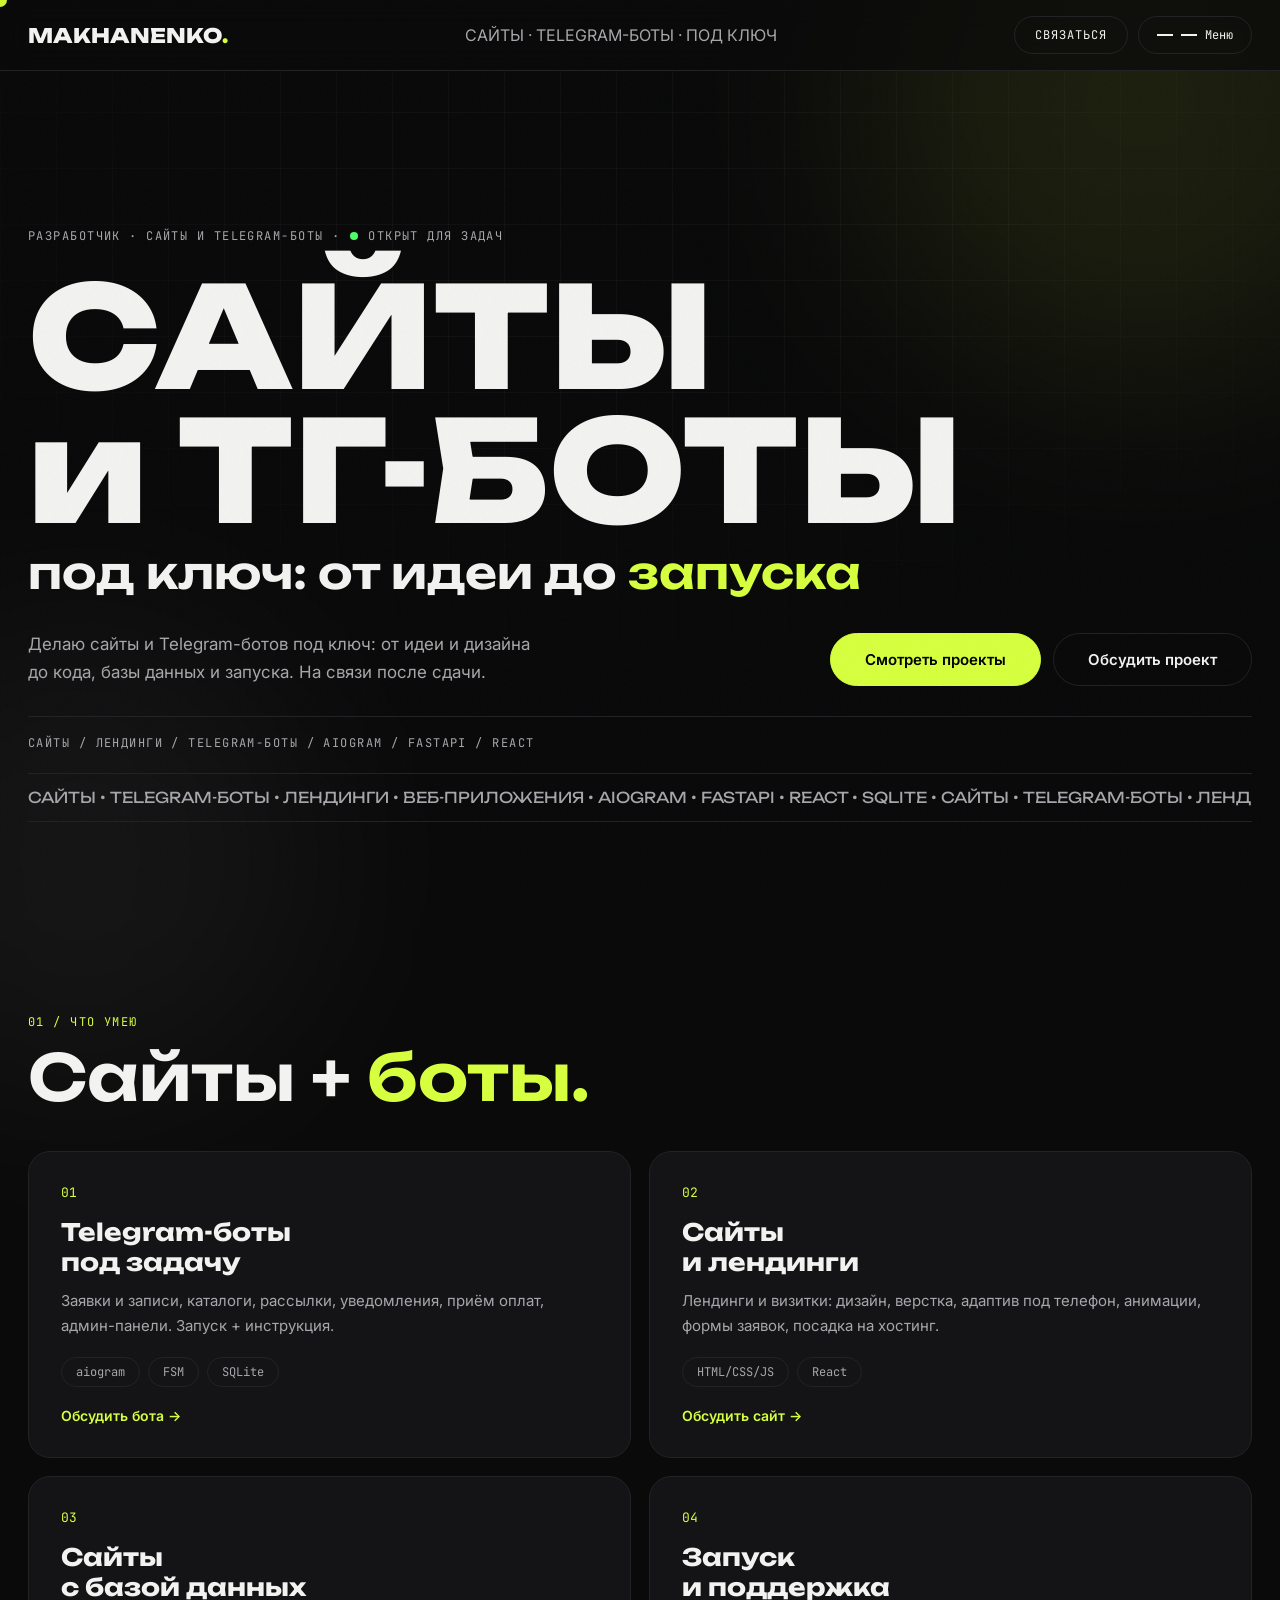
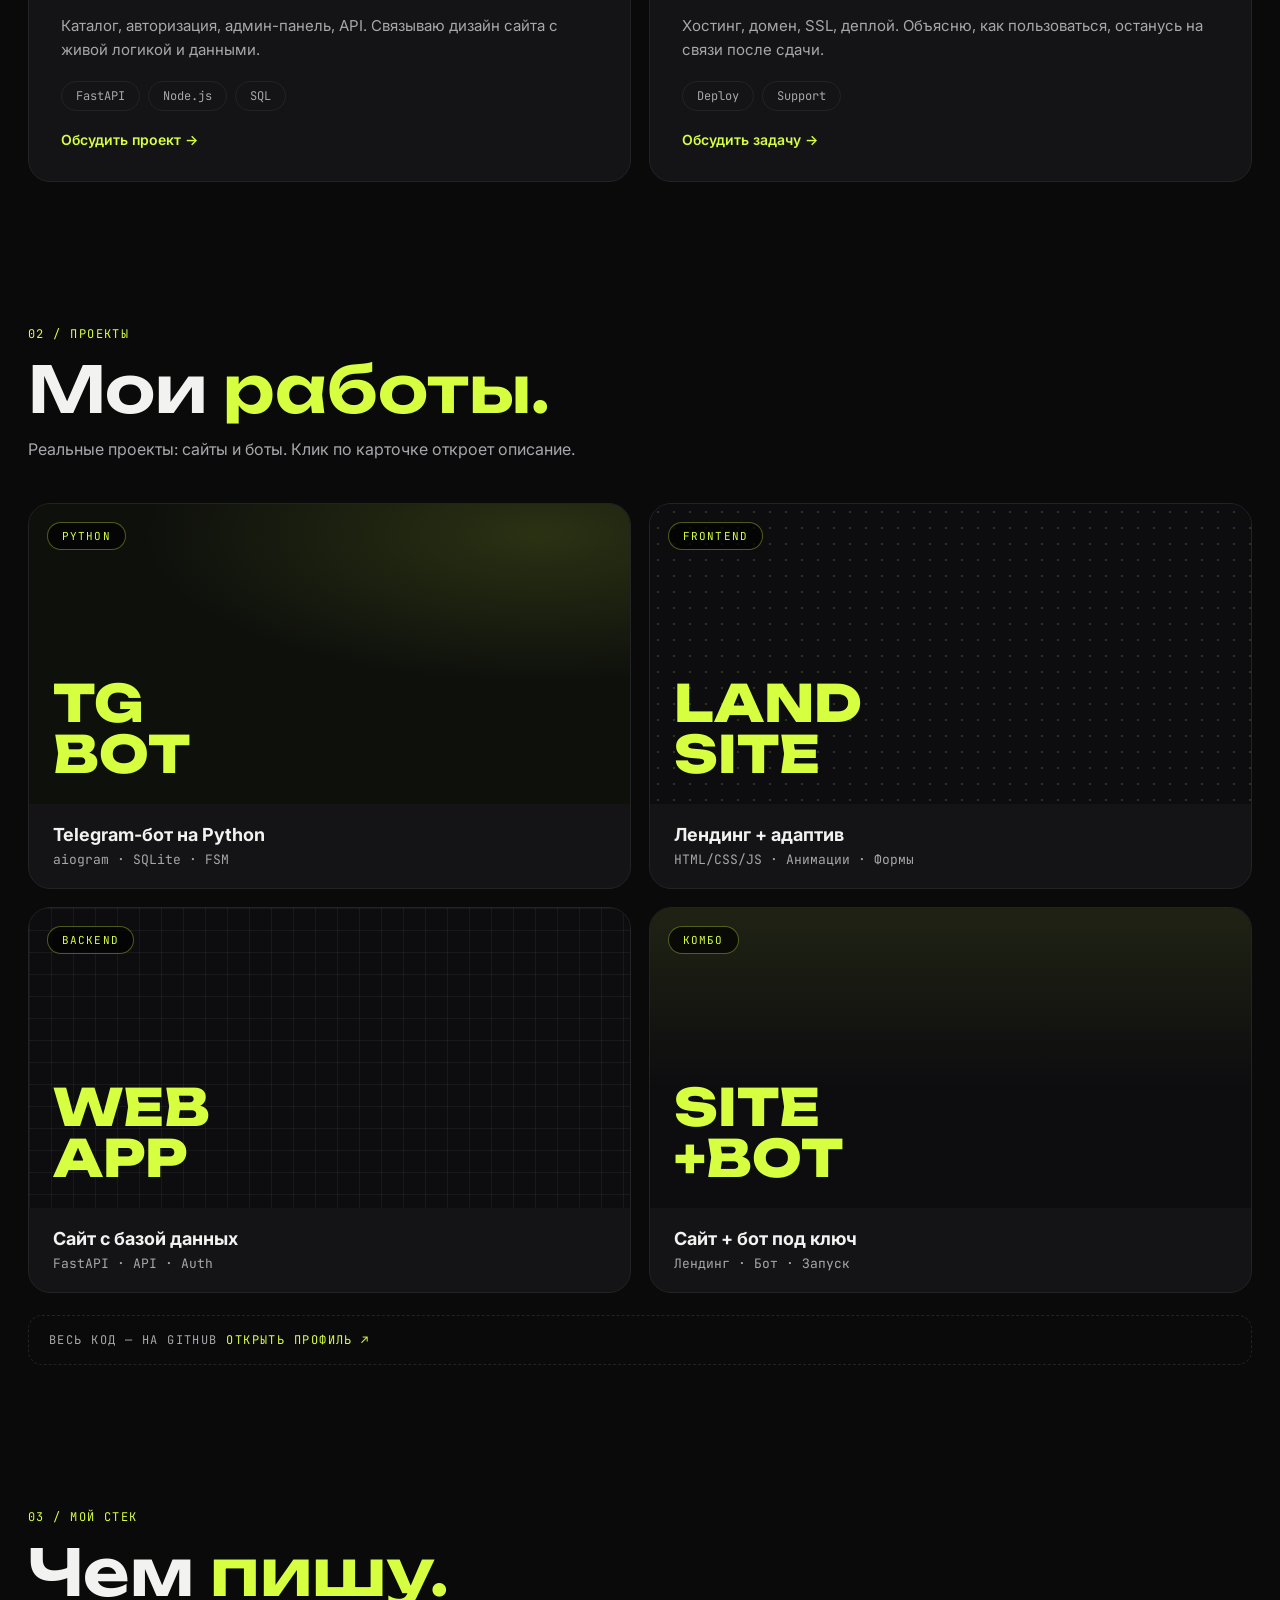
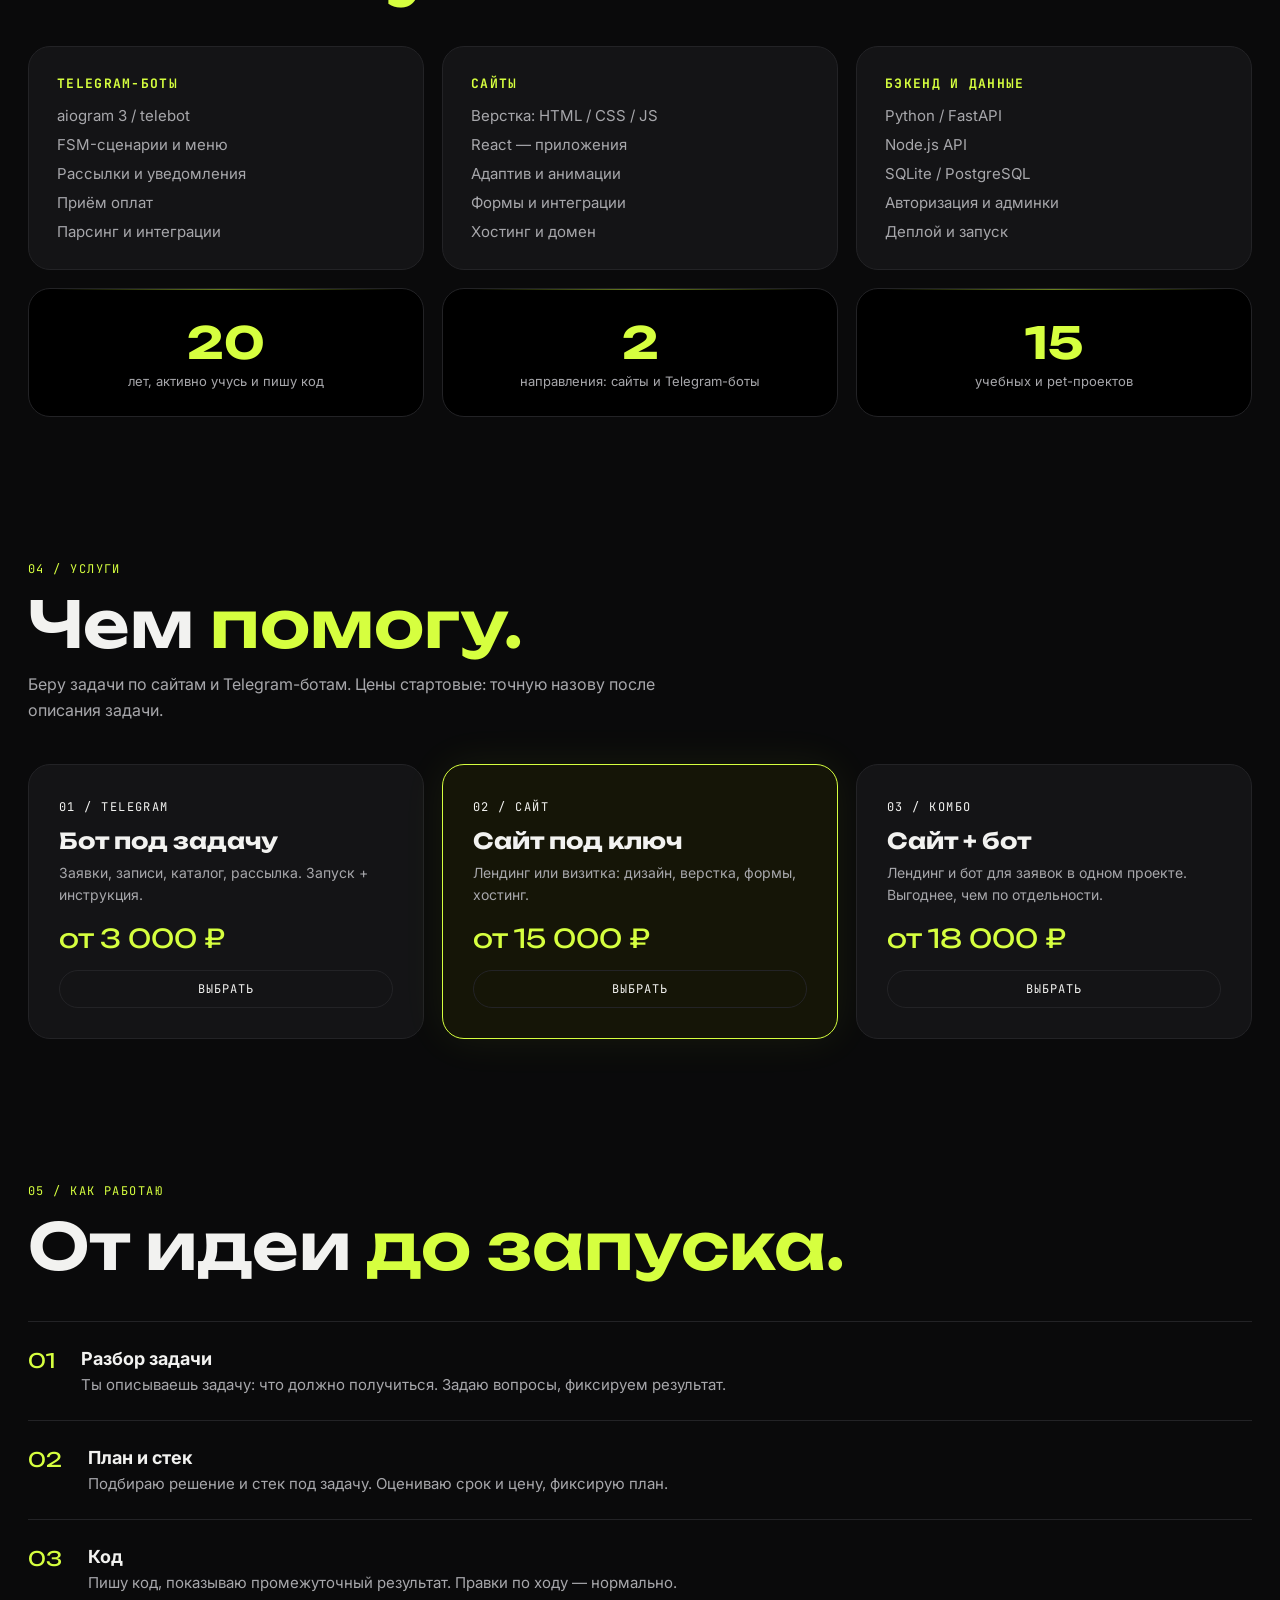
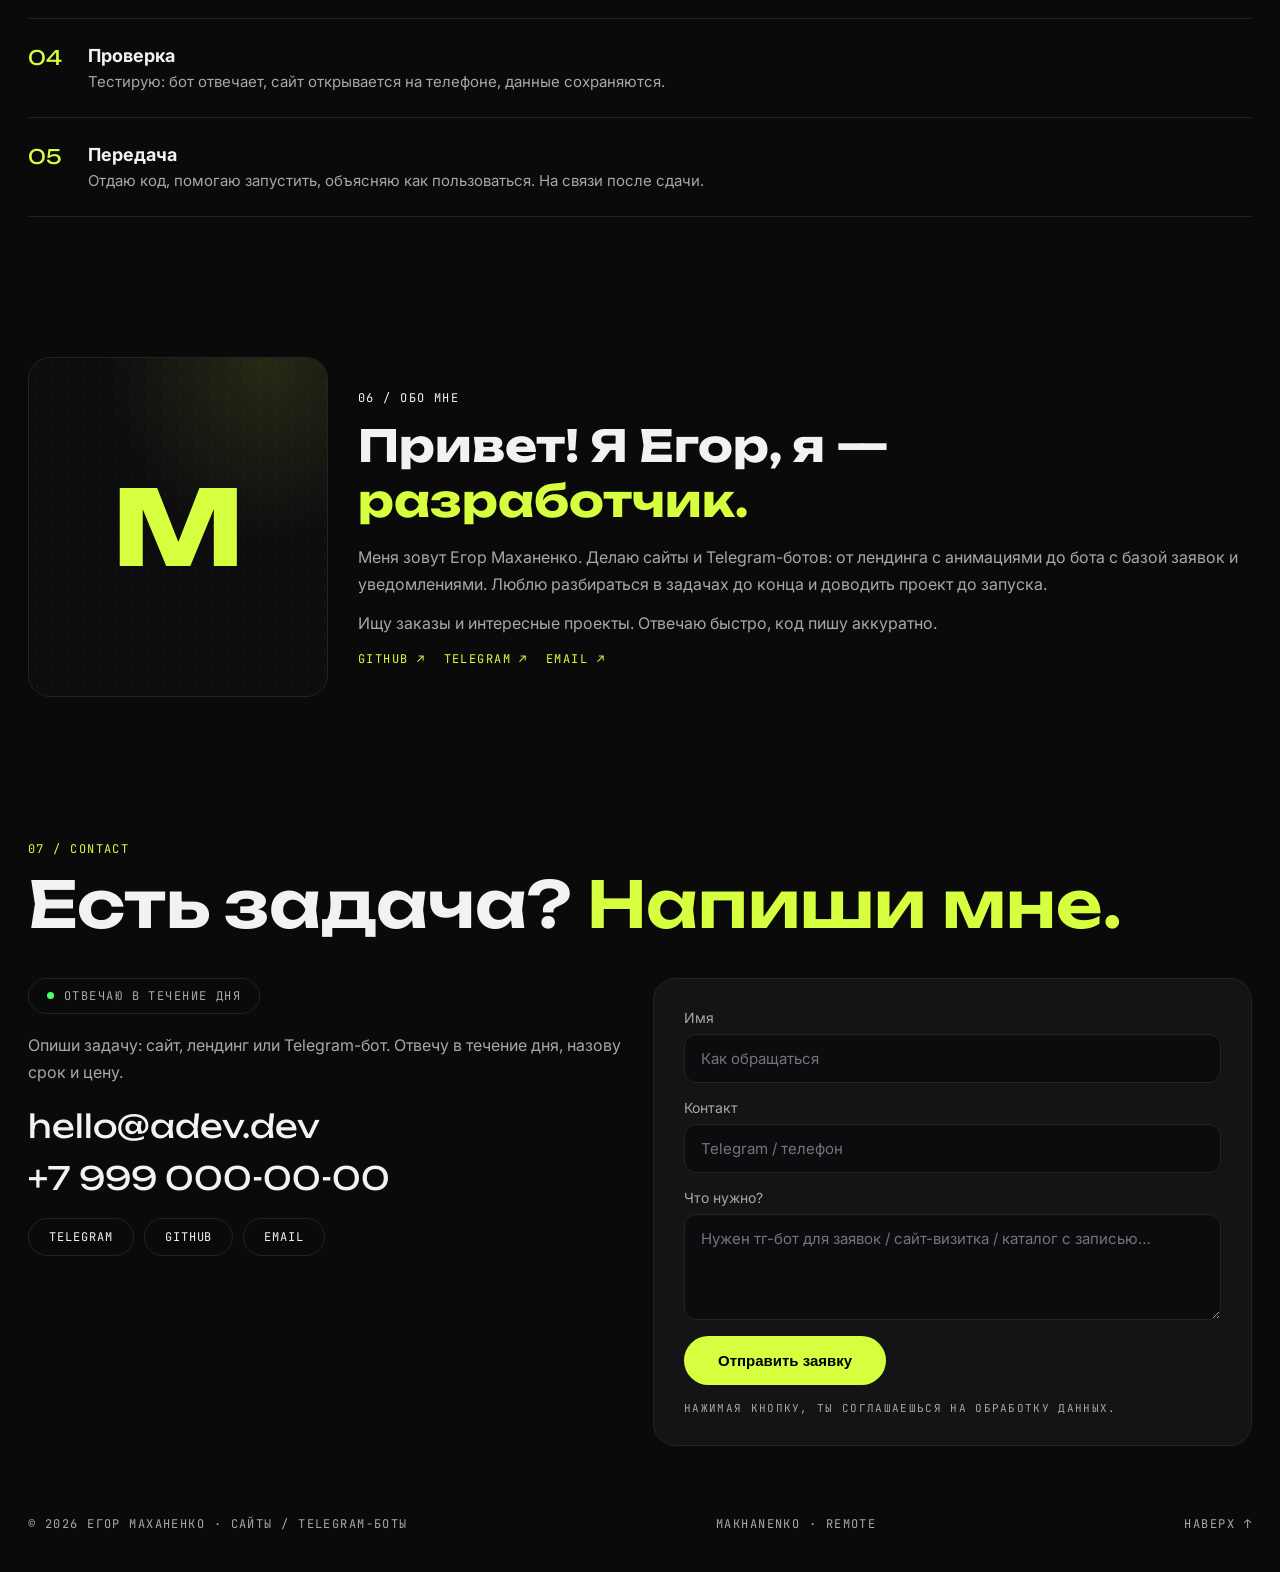
==== commit 7f7d1481: "Бренд: MAKHANENKO — логотип, прелоадер, favicon, футер" ====
--- a/index.html
+++ b/index.html
@@ -8,7 +8,7 @@
 <meta property="og:title" content="Егор Маханенко: сайты и Telegram-боты под ключ">
 <meta property="og:description" content="Сайты и Telegram-боты под ключ: от идеи до запуска. Открыт для заказов: ответ в течение дня.">
 <meta property="og:type" content="website">
-<link rel="icon" href="data:image/svg+xml,%3Csvg xmlns='http://www.w3.org/2000/svg' viewBox='0 0 64 64'%3E%3Crect width='64' height='64' rx='14' fill='%23d6ff3f'/%3E%3Ctext x='32' y='44' font-family='Arial,Helvetica,sans-serif' font-size='32' font-weight='900' text-anchor='middle' fill='%230a0a0b'%3E%D0%95%D0%9C%3C/text%3E%3C/svg%3E">
+<link rel="icon" href="data:image/svg+xml,%3Csvg xmlns='http://www.w3.org/2000/svg' viewBox='0 0 64 64'%3E%3Crect width='64' height='64' rx='14' fill='%23d6ff3f'/%3E%3Ctext x='32' y='44' font-family='Arial,Helvetica,sans-serif' font-size='34' font-weight='900' text-anchor='middle' fill='%230a0a0b'%3EM%3C/text%3E%3C/svg%3E">
 <link rel="preconnect" href="https://fonts.googleapis.com">
 <link rel="preconnect" href="https://fonts.gstatic.com" crossorigin>
 <link href="https://fonts.googleapis.com/css2?family=Unbounded:wght@400;600;800&family=Inter:wght@400;500;600&family=JetBrains+Mono:wght@400;500&display=swap" rel="stylesheet">
@@ -22,14 +22,14 @@
 <div class="cursor" id="cursor"></div>
 <div class="preloader" id="preloader">
 <div class="preloader-center">
-<div class="preloader-logo">ЕМ_DEV</div>
+<div class="preloader-logo">MAKHANENKO</div>
 <div class="preloader-bar"><span id="preloaderBar"></span></div>
 <div class="preloader-text">LOADING — <span id="preloaderNum">0</span>%</div>
 </div>
 </div>
 <header class="header" id="header">
-<a href="#top" class="logo">ЕМ<span>_DEV</span></a>
-<div class="header-meta">САЙТЫ · TELEGRAM-БОТЫ · 2026</div>
+<a href="#top" class="logo">MAKHANENKO<span>.</span></a>
+<div class="header-meta">САЙТЫ · TELEGRAM-БОТЫ · ПОД КЛЮЧ</div>
 <div class="header-actions">
 <a href="#contact" class="btn-small">Связаться</a>
 <button class="menu-btn" id="menuBtn"><span></span><span></span>Меню</button>
@@ -59,7 +59,7 @@
 </nav>
 <main id="top">
 <section class="hero">
-<div class="hero-top mono">ЕГОР МАХАНЕНКО · САЙТЫ И TELEGRAM-БОТЫ · <span class="dot"></span> ОТКРЫТ ДЛЯ ЗАДАЧ</div>
+<div class="hero-top mono">РАЗРАБОТЧИК · САЙТЫ И TELEGRAM-БОТЫ · <span class="dot"></span> ОТКРЫТ ДЛЯ ЗАДАЧ</div>
 <h1 class="hero-title">
 <span class="line reveal">САЙТЫ</span>
 <span class="line hoverline reveal">и ТГ-БОТЫ</span>
@@ -182,7 +182,7 @@
 </ol>
 </section>
 <section class="section about" id="about">
-<div class="about-photo reveal"><span>ЕМ</span></div>
+<div class="about-photo reveal"><span>M</span></div>
 <div class="about-text reveal">
 <span class="mono">06 / ОБО МНЕ</span>
 <h2>Привет! Я Егор, я — <i>разработчик.</i></h2>
@@ -220,7 +220,7 @@
 </main>
 <footer class="footer mono">
 <span>© <span id="year">2026</span> ЕГОР МАХАНЕНКО · САЙТЫ / TELEGRAM-БОТЫ</span>
-<span>ЕМ_DEV · REMOTE</span>
+<span>MAKHANENKO · REMOTE</span>
 <a href="#top">НАВЕРХ ↑</a>
 </footer>
 <div class="modal" id="caseModal">
